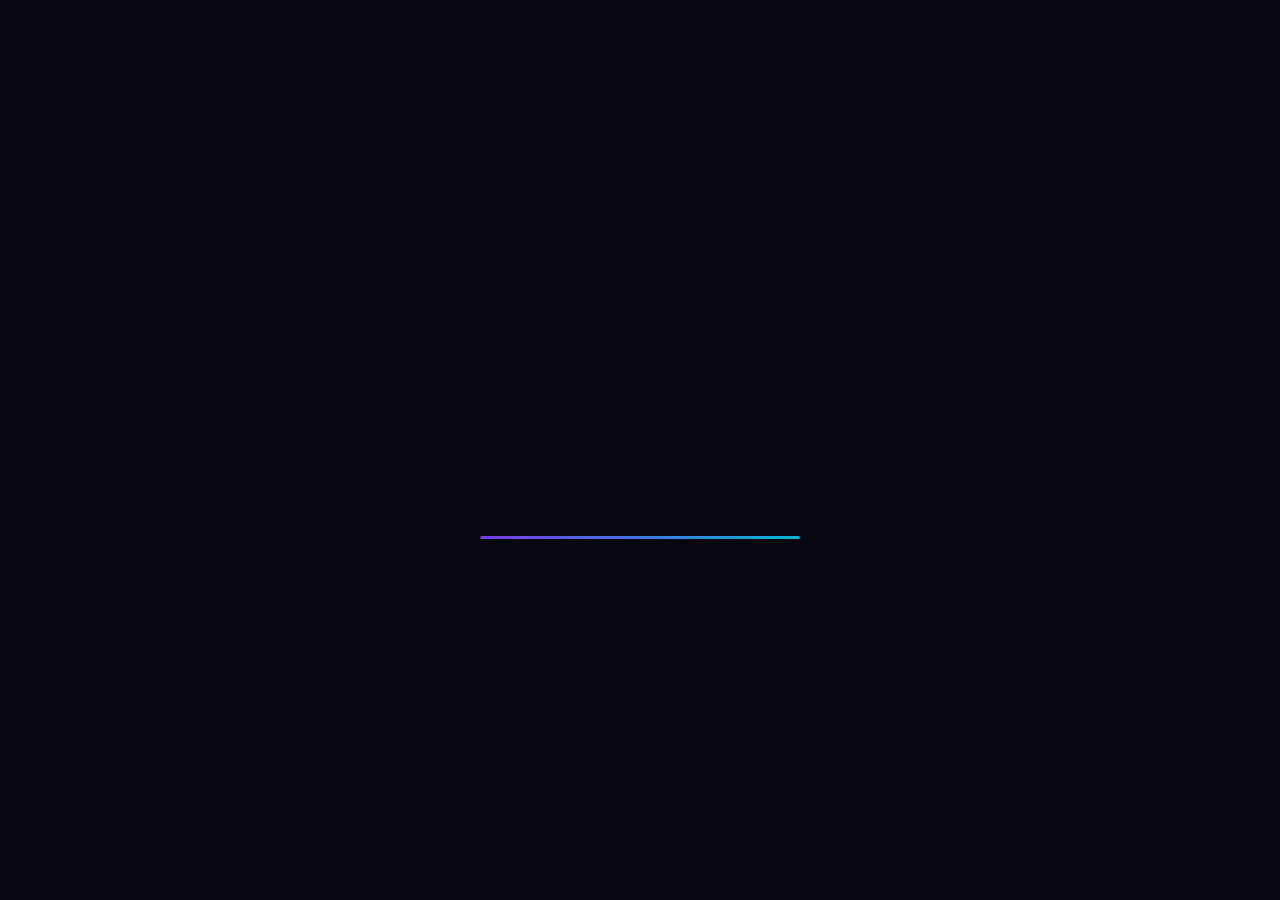
==== index.html @ 6d907d8c "feat: Coding Director - full app with auth, Firebase DB, typing drills, lessons, settings live previ" ====
<!DOCTYPE html>
<html lang="en" data-theme="dark">
<head>
  <meta charset="UTF-8">
  <meta name="viewport" content="width=device-width, initial-scale=1.0">
  <title>Coding Director — Learn, Practice &amp; Type</title>
  <meta name="description" content="Your personal coding learning director. Add lessons, practice code, and build your typing speed.">
  <link rel="preconnect" href="https://fonts.googleapis.com">
  <link rel="preconnect" href="https://fonts.gstatic.com" crossorigin>
  <link href="https://fonts.googleapis.com/css2?family=Inter:wght@300;400;500;600;700;800;900&family=JetBrains+Mono:ital,wght@0,300;0,400;0,500;0,600;0,700;1,400&display=swap" rel="stylesheet">
  <link rel="stylesheet" href="style.css">
  <link rel="stylesheet" href="enhancements.css">
</head>
<body>

  <!-- ===== LOADING SCREEN ===== -->
  <div id="loading-screen" aria-hidden="true">
    <video id="loading-video" autoplay muted playsinline>
      <source src="InShot_20260617_132111460.mp4" type="video/mp4">
    </video>
    <div class="loading-progress">
      <div class="loading-bar"></div>
    </div>
  </div>

  <!-- ================================================================
       AUTH OVERLAY — shown when user is not signed in
       ================================================================ -->
  <div id="auth-overlay" class="auth-overlay" role="dialog" aria-modal="true" aria-label="Sign in to Coding Director">

    <!-- Animated background -->
    <div class="auth-bg" aria-hidden="true">
      <div class="auth-orb auth-orb-1"></div>
      <div class="auth-orb auth-orb-2"></div>
      <div class="auth-orb auth-orb-3"></div>
    </div>

    <!-- Sign-in card -->
    <div class="auth-card">

      <!-- Logo -->
      <div class="auth-logo-wrap">
        <video class="auth-logo-vid" autoplay loop muted playsinline aria-hidden="true">
          <source src="InShot_20260617_132111460.mp4" type="video/mp4">
        </video>
      </div>

      <h1 class="auth-title">Coding Director</h1>
      <p class="auth-sub">Sign in to sync your progress across all your devices</p>

      <!-- File:// protocol warning -->
      <div id="auth-protocol-warn" class="auth-proto-warn" style="display:none">
        <span>⚠</span>
        <span>Open via <strong>localhost</strong> for Google sign-in.
          Run: <code>npx http-server .</code> then open
          <a href="http://localhost:8080" target="_blank">localhost:8080</a></span>
      </div>

      <!-- Google button -->
      <button class="btn-google" id="btn-google">
        <svg class="google-svg" viewBox="0 0 24 24" aria-hidden="true">
          <path fill="#4285F4" d="M22.56 12.25c0-.78-.07-1.53-.2-2.25H12v4.26h5.92c-.26 1.37-1.04 2.53-2.21 3.31v2.77h3.57c2.08-1.92 3.28-4.74 3.28-8.09z"/>
          <path fill="#34A853" d="M12 23c2.97 0 5.46-.98 7.28-2.66l-3.57-2.77c-.98.66-2.23 1.06-3.71 1.06-2.86 0-5.29-1.93-6.16-4.53H2.18v2.84C3.99 20.53 7.7 23 12 23z"/>
          <path fill="#FBBC05" d="M5.84 14.09c-.22-.66-.35-1.36-.35-2.09s.13-1.43.35-2.09V7.07H2.18C1.43 8.55 1 10.22 1 12s.43 3.45 1.18 4.93l2.85-2.22.81-.62z"/>
          <path fill="#EA4335" d="M12 5.38c1.62 0 3.06.56 4.21 1.64l3.15-3.15C17.45 2.09 14.97 1 12 1 7.7 1 3.99 3.47 2.18 7.07l3.66 2.84c.87-2.6 3.3-4.53 6.16-4.53z"/>
        </svg>
        Continue with Google
      </button>

      <!-- Divider -->
      <div class="auth-divider"><span>or continue with email</span></div>

      <!-- Email/Password form -->
      <div class="auth-form">
        <p class="auth-form-heading" id="auth-form-heading">Sign In</p>

        <!-- Name (register only) -->
        <div id="auth-name-wrap" style="display:none">
          <input type="text" id="auth-name" class="auth-input" placeholder="Your name" autocomplete="name">
        </div>

        <input type="email"    id="auth-email" class="auth-input" placeholder="Email address"  autocomplete="email">
        <input type="password" id="auth-pwd"   class="auth-input" placeholder="Password (min 6 chars)" autocomplete="current-password">

        <!-- Error / success message -->
        <div id="auth-msg" class="auth-msg"></div>

        <button class="btn-auth-submit" id="btn-email-submit">Sign In</button>
        <a href="#" class="auth-toggle-link" id="auth-toggle">Don't have an account? Register →</a>
      </div>

      <!-- Guest option -->
      <div class="auth-guest-row">
        <button class="btn-guest" id="btn-guest">⚡ Continue as Guest</button>
        <span class="auth-guest-note">Progress saved locally only</span>
      </div>

    </div><!-- /auth-card -->
  </div><!-- /auth-overlay -->

  <!-- ================================================================
       MAIN APP
       ================================================================ -->
  <div id="app">

    <!-- ===== SIDEBAR ===== -->
    <nav class="sidebar" id="sidebar">
      <div class="sidebar-brand">
        <!-- Logo: user's animation video, looping silently -->
        <div class="brand-icon">
          <video class="brand-logo-vid" autoplay loop muted playsinline>
            <source src="InShot_20260617_132111460.mp4" type="video/mp4">
          </video>
        </div>
        <div class="brand-text">
          <span class="brand-name">Coding</span>
          <span class="brand-sub">Director</span>
        </div>
      </div>

      <ul class="nav-list" id="nav-list">
        <li class="nav-item active" data-page="dashboard" id="nav-dashboard" onclick="navigate('dashboard')">
          <span class="nav-icon">🏠</span>
          <span class="nav-label">Dashboard</span>
        </li>
        <li class="nav-item" data-page="lessons" id="nav-lessons" onclick="navigate('lessons')">
          <span class="nav-icon">📚</span>
          <span class="nav-label">Lessons</span>
        </li>
        <li class="nav-item" data-page="drills" id="nav-drills" onclick="navigate('drills')">
          <span class="nav-icon">⌨️</span>
          <span class="nav-label">Typing Drills</span>
        </li>
        <li class="nav-item" data-page="settings" id="nav-settings" onclick="navigate('settings')">
          <span class="nav-icon">⚙️</span>
          <span class="nav-label">Settings</span>
        </li>
      </ul>

      <div class="sidebar-footer">
        <!-- Streak badge -->
        <div class="streak-badge" id="streak-badge" title="Practice streak">
          <span class="streak-fire">🔥</span>
          <span id="streak-count">0</span>
          <span class="streak-label">day streak</span>
        </div>

        <!-- User profile widget -->
        <div class="sidebar-user-widget" id="sidebar-user-widget">
          <div class="user-avatar-wrap" id="user-avatar-wrap" style="display:none" data-initial="U">
            <img id="user-avatar-img" class="user-avatar-img" src="" alt="User avatar">
          </div>
          <div class="user-info-col">
            <span class="user-display-name" id="user-display-name">Guest</span>
            <span class="user-status" id="user-status-text">💾 Local mode</span>
          </div>
          <div class="user-widget-actions">
            <div class="sync-dot" id="sync-dot" title="Sync status"></div>
            <button class="user-sign-in-btn" id="sidebar-sign-in-btn" style="display:none" title="Sign in">
              🔑 Sign&nbsp;in
            </button>
            <button class="user-sign-out-btn" id="sidebar-sign-out-btn" style="display:none" title="Sign out">
              ↩
            </button>
          </div>
        </div>
        <!-- Cloud sync status toast -->
        <div class="sidebar-sync-status" id="sidebar-sync-status"></div>
      </div>
    </nav>

    <!-- ===== MAIN CONTENT ===== -->
    <main class="main-content" id="main-content">
      <div class="page"        id="page-dashboard"></div>
      <div class="page hidden" id="page-lessons"></div>
      <div class="page hidden" id="page-drills"></div>
      <div class="page hidden" id="page-settings"></div>
      <div class="page hidden" id="page-practice" style="padding:0; min-height:100vh;"></div>
    </main>

  </div>

  <!-- ===== ADD / EDIT LESSON MODAL ===== -->
  <div class="modal-overlay hidden" id="lesson-modal" onclick="modalBgClick(event, 'lesson-modal')">
    <div class="modal" onclick="event.stopPropagation()">
      <div class="modal-header">
        <h2 id="modal-title">Add Lesson</h2>
        <button class="modal-close" id="lesson-modal-close" onclick="closeModal()" title="Close">✕</button>
      </div>
      <div class="modal-body">
        <input type="hidden" id="lesson-id">
        <div class="form-group">
          <label for="lesson-title">Lesson Title</label>
          <input type="text" id="lesson-title" placeholder="e.g. Python List Comprehensions" autocomplete="off">
        </div>
        <div class="form-group">
          <label for="lesson-language">Language</label>
          <select id="lesson-language">
            <option value="python">🐍 Python</option>
            <option value="javascript">🟨 JavaScript</option>
            <option value="typescript">🔷 TypeScript</option>
            <option value="html">🌐 HTML</option>
            <option value="css">🎨 CSS</option>
            <option value="sql">🗄️ SQL</option>
            <option value="bash">🖥️ Bash / Shell</option>
            <option value="java">☕ Java</option>
            <option value="cpp">⚙️ C++</option>
            <option value="rust">🦀 Rust</option>
            <option value="go">🐹 Go</option>
            <option value="other">📄 Other</option>
          </select>
        </div>
        <div class="form-group">
          <label for="lesson-description">Description</label>
          <textarea id="lesson-description" placeholder="What does this lesson cover?"></textarea>
        </div>
        <div class="form-group">
          <label for="lesson-code">Code to Practice</label>
          <textarea id="lesson-code" class="code-input" placeholder="Paste or type the code snippet here..." spellcheck="false" autocorrect="off" autocapitalize="off"></textarea>
        </div>
      </div>
      <div class="modal-footer">
        <button class="btn-secondary" id="lesson-cancel-btn" onclick="closeModal()">Cancel</button>
        <button class="btn-primary" id="lesson-save-btn" onclick="saveLesson()">💾 Save Lesson</button>
      </div>
    </div>
  </div>

  <!-- ===== RESULTS MODAL ===== -->
  <div class="modal-overlay hidden" id="results-modal">
    <div class="modal results-modal" id="results-modal-content"></div>
  </div>

  <!-- ===== CONFIRM MODAL ===== -->
  <div class="modal-overlay hidden" id="confirm-modal" onclick="modalBgClick(event, 'confirm-modal')">
    <div class="modal" style="max-width:360px" onclick="event.stopPropagation()">
      <div class="modal-header">
        <h2 id="confirm-title">Confirm Delete</h2>
        <button class="modal-close" id="confirm-close-btn" onclick="closeConfirm()">✕</button>
      </div>
      <div class="modal-body">
        <p id="confirm-message" style="color:var(--text-secondary);font-size:14px;line-height:1.6;"></p>
      </div>
      <div class="modal-footer">
        <button class="btn-secondary" id="confirm-cancel-btn" onclick="closeConfirm()">Cancel</button>
        <button class="btn-danger"    id="confirm-ok-btn"     onclick="doConfirmAction()">Delete</button>
      </div>
    </div>
  </div>

  <!-- ================================================================
       SCRIPTS — Firebase first, then config, then app, then db
       ================================================================ -->
  <!-- Firebase SDKs (compat v9 — works without ES modules) -->
  <script src="https://www.gstatic.com/firebasejs/9.23.0/firebase-app-compat.js"></script>
  <script src="https://www.gstatic.com/firebasejs/9.23.0/firebase-auth-compat.js"></script>
  <script src="https://www.gstatic.com/firebasejs/9.23.0/firebase-firestore-compat.js"></script>

  <!-- Your Firebase project credentials (edit this file to connect) -->
  <script src="firebase-config.js"></script>

  <!-- App core -->
  <script src="app.js"></script>

  <!-- Animations / widgets -->
  <script src="enhancements.js"></script>

  <!-- Auth + Database -->
  <script src="db.js"></script>

</body>
</html>
---- style.css ----
/* =============================================
   CODING DIRECTOR — Complete Design System
   ============================================= */

:root {
  --bg-base: #0d1117;
  --bg-surface: #161b22;
  --bg-elevated: #21262d;
  --bg-input: #1a2234;
  --accent-primary: #7c3aed;
  --accent-primary-glow: rgba(124, 58, 237, 0.25);
  --accent-secondary: #06b6d4;
  --accent-secondary-glow: rgba(6, 182, 212, 0.25);
  --accent-green: #10b981;
  --accent-red: #ef4444;
  --accent-amber: #f59e0b;
  --text-primary: #f1f5f9;
  --text-secondary: #94a3b8;
  --text-muted: #475569;
  --border: #30363d;
  --radius-sm: 6px;
  --radius-md: 10px;
  --radius-lg: 16px;
  --radius-xl: 24px;
  --shadow-sm: 0 2px 8px rgba(0,0,0,0.3);
  --shadow-md: 0 4px 24px rgba(0,0,0,0.45);
  --shadow-lg: 0 8px 48px rgba(0,0,0,0.6);
  --sidebar-width: 240px;
  --transition: 0.2s cubic-bezier(0.4, 0, 0.2, 1);
  --font-ui: 'Inter', -apple-system, BlinkMacSystemFont, sans-serif;
  --font-code: 'JetBrains Mono', 'Fira Code', 'Cascadia Code', monospace;
  --font-size-code: 14px;
}

[data-theme="light"] {
  --bg-base: #f8fafc;
  --bg-surface: #ffffff;
  --bg-elevated: #f1f5f9;
  --bg-input: #f8fafc;
  --text-primary: #0f172a;
  --text-secondary: #475569;
  --text-muted: #94a3b8;
  --border: #e2e8f0;
  --shadow-sm: 0 2px 8px rgba(0,0,0,0.08);
  --shadow-md: 0 4px 24px rgba(0,0,0,0.1);
  --shadow-lg: 0 8px 48px rgba(0,0,0,0.15);
}

/* ===== RESET ===== */
*, *::before, *::after { margin: 0; padding: 0; box-sizing: border-box; }
html { font-size: 16px; scroll-behavior: smooth; }
body {
  font-family: var(--font-ui);
  background: var(--bg-base);
  color: var(--text-primary);
  height: 100vh;
  overflow: hidden;
  line-height: 1.6;
}

::-webkit-scrollbar { width: 5px; height: 5px; }
::-webkit-scrollbar-track { background: transparent; }
::-webkit-scrollbar-thumb { background: var(--border); border-radius: 99px; }
::-webkit-scrollbar-thumb:hover { background: var(--accent-primary); }

/* ===== LAYOUT ===== */
#app { display: flex; height: 100vh; }

/* ===== SIDEBAR ===== */
.sidebar {
  width: var(--sidebar-width);
  height: 100vh;
  background: var(--bg-surface);
  border-right: 1px solid var(--border);
  display: flex; flex-direction: column;
  flex-shrink: 0; z-index: 10;
  transition: width var(--transition);
}

.sidebar-brand {
  display: flex; align-items: center; gap: 12px;
  padding: 22px 20px; border-bottom: 1px solid var(--border);
}

.brand-icon {
  width: 40px; height: 40px;
  background: linear-gradient(135deg, #7c3aed 0%, #06b6d4 100%);
  border-radius: var(--radius-md);
  display: flex; align-items: center; justify-content: center;
  font-size: 20px; flex-shrink: 0;
  box-shadow: 0 0 24px rgba(124, 58, 237, 0.5);
}

.brand-text { display: flex; flex-direction: column; line-height: 1.2; overflow: hidden; }
.brand-name { font-size: 15px; font-weight: 700; white-space: nowrap; }
.brand-sub {
  font-size: 10px; font-weight: 700; color: var(--accent-primary);
  letter-spacing: 0.12em; text-transform: uppercase; white-space: nowrap;
}

.nav-list { list-style: none; padding: 10px 8px; flex: 1; display: flex; flex-direction: column; gap: 2px; }

.nav-item {
  display: flex; align-items: center; gap: 12px;
  padding: 10px 12px; border-radius: var(--radius-md);
  cursor: pointer; transition: all var(--transition);
  color: var(--text-secondary); user-select: none; position: relative;
  border: 1px solid transparent;
}
.nav-item:hover { background: var(--bg-elevated); color: var(--text-primary); }
.nav-item.active {
  background: linear-gradient(135deg, rgba(124,58,237,0.15), rgba(6,182,212,0.08));
  color: var(--text-primary);
  border-color: rgba(124, 58, 237, 0.25);
}
.nav-item.active::before {
  content: ''; position: absolute; left: -1px; top: 50%;
  transform: translateY(-50%); width: 3px; height: 55%;
  background: linear-gradient(to bottom, #7c3aed, #06b6d4);
  border-radius: 0 4px 4px 0;
}

.nav-icon { font-size: 18px; width: 22px; text-align: center; flex-shrink: 0; }
.nav-label { font-size: 14px; font-weight: 500; white-space: nowrap; overflow: hidden; }

.sidebar-footer { padding: 14px; border-top: 1px solid var(--border); }
.streak-badge {
  display: flex; align-items: center; gap: 8px; padding: 10px 13px;
  background: linear-gradient(135deg, rgba(245,158,11,0.1), rgba(239,68,68,0.08));
  border: 1px solid rgba(245, 158, 11, 0.22); border-radius: var(--radius-md);
}
.streak-fire { font-size: 18px; flex-shrink: 0; }
#streak-count { font-size: 20px; font-weight: 800; color: var(--accent-amber); font-family: var(--font-code); }
.streak-label { font-size: 12px; color: var(--text-secondary); white-space: nowrap; }

/* ===== MAIN CONTENT ===== */
.main-content { flex: 1; overflow-y: auto; overflow-x: hidden; position: relative; }
.page { padding: 32px; min-height: 100%; animation: pageIn 0.28s ease; }
.page.hidden { display: none !important; }
@keyframes pageIn { from { opacity: 0; transform: translateY(10px); } to { opacity: 1; transform: translateY(0); } }

.page-title {
  font-size: 27px; font-weight: 800; letter-spacing: -0.03em;
  background: linear-gradient(135deg, var(--text-primary) 40%, var(--text-secondary));
  -webkit-background-clip: text; -webkit-text-fill-color: transparent; background-clip: text;
  margin-bottom: 4px;
}
.page-subtitle { font-size: 14px; color: var(--text-secondary); margin-bottom: 28px; }

/* ===== DASHBOARD STATS ===== */
.stats-grid { display: grid; grid-template-columns: repeat(auto-fit, minmax(175px, 1fr)); gap: 14px; margin-bottom: 28px; }

.stat-card {
  background: var(--bg-surface); border: 1px solid var(--border);
  border-radius: var(--radius-lg); padding: 20px; position: relative; overflow: hidden;
  transition: all var(--transition);
}
.stat-card:hover { border-color: var(--accent-primary); transform: translateY(-2px); box-shadow: var(--shadow-md); }
.stat-card::before {
  content: ''; position: absolute; top: 0; left: 0; right: 0; height: 2px;
  background: var(--card-top, linear-gradient(90deg, #7c3aed, #06b6d4));
}
.stat-icon { font-size: 26px; margin-bottom: 10px; display: block; }
.stat-value { font-size: 30px; font-weight: 800; font-family: var(--font-code); letter-spacing: -0.02em; line-height: 1; margin-bottom: 4px; }
.stat-label { font-size: 11px; font-weight: 600; color: var(--text-secondary); text-transform: uppercase; letter-spacing: 0.07em; }

/* ===== QUICK ACTIONS ===== */
.quick-actions { display: grid; grid-template-columns: repeat(auto-fill, minmax(200px, 1fr)); gap: 12px; margin-bottom: 28px; }
.quick-action-card {
  display: flex; align-items: center; gap: 14px; padding: 15px 18px;
  background: var(--bg-surface); border: 1px solid var(--border);
  border-radius: var(--radius-lg); cursor: pointer; transition: all var(--transition);
}
.quick-action-card:hover { border-color: var(--accent-primary); transform: translateY(-2px); box-shadow: var(--shadow-md); }
.quick-action-icon {
  width: 42px; height: 42px; border-radius: var(--radius-md);
  display: flex; align-items: center; justify-content: center; font-size: 20px; flex-shrink: 0;
}
.quick-action-title { font-size: 14px; font-weight: 600; }
.quick-action-sub { font-size: 12px; color: var(--text-secondary); margin-top: 1px; }

/* ===== SECTION HEADERS ===== */
.section-header { display: flex; align-items: center; justify-content: space-between; margin-bottom: 14px; }
.section-title { font-size: 16px; font-weight: 700; display: flex; align-items: center; gap: 8px; }

/* ===== ACTIVITY LIST ===== */
.activity-list { background: var(--bg-surface); border: 1px solid var(--border); border-radius: var(--radius-lg); overflow: hidden; }
.activity-row {
  display: flex; align-items: center; gap: 12px; padding: 13px 20px;
  border-bottom: 1px solid var(--border); transition: background var(--transition);
}
.activity-row:last-child { border-bottom: none; }
.activity-row:hover { background: var(--bg-elevated); }
.activity-icon {
  width: 34px; height: 34px; border-radius: var(--radius-sm);
  display: flex; align-items: center; justify-content: center; font-size: 15px; flex-shrink: 0;
}
.activity-info { flex: 1; min-width: 0; }
.activity-title { font-size: 14px; font-weight: 500; white-space: nowrap; overflow: hidden; text-overflow: ellipsis; }
.activity-meta { font-size: 12px; color: var(--text-secondary); }
.activity-stats { display: flex; gap: 20px; flex-shrink: 0; }
.activity-stat { text-align: right; }
.activity-stat-val { font-size: 14px; font-weight: 700; font-family: var(--font-code); }
.activity-stat-lbl { font-size: 11px; color: var(--text-secondary); }

/* ===== EMPTY STATE ===== */
.empty-state { text-align: center; padding: 56px 20px; color: var(--text-secondary); }
.empty-state-icon { font-size: 48px; margin-bottom: 14px; display: block; }
.empty-state-title { font-size: 18px; font-weight: 600; color: var(--text-primary); margin-bottom: 8px; }
.empty-state-desc { font-size: 14px; margin-bottom: 20px; line-height: 1.6; }

/* ===== BUTTONS ===== */
.btn-primary {
  padding: 10px 20px; border-radius: var(--radius-md); border: none;
  background: linear-gradient(135deg, #7c3aed, #6d28d9); color: white;
  font-size: 14px; font-weight: 600; font-family: var(--font-ui); cursor: pointer;
  transition: all var(--transition); display: inline-flex; align-items: center; gap: 8px;
  box-shadow: 0 4px 16px rgba(124, 58, 237, 0.35);
}
.btn-primary:hover { transform: translateY(-1px); box-shadow: 0 6px 22px rgba(124, 58, 237, 0.48); }
.btn-primary:active { transform: translateY(0); }

.btn-secondary {
  padding: 10px 20px; border-radius: var(--radius-md);
  border: 1px solid var(--border); background: transparent; color: var(--text-primary);
  font-size: 14px; font-weight: 500; font-family: var(--font-ui); cursor: pointer;
  transition: all var(--transition); display: inline-flex; align-items: center; gap: 8px;
}
.btn-secondary:hover { background: var(--bg-elevated); border-color: var(--accent-primary); }

.btn-danger {
  padding: 10px 20px; border-radius: var(--radius-md);
  border: 1px solid rgba(239,68,68,0.35); background: rgba(239,68,68,0.1); color: var(--accent-red);
  font-size: 14px; font-weight: 600; font-family: var(--font-ui); cursor: pointer;
  transition: all var(--transition); display: inline-flex; align-items: center; gap: 8px;
}
.btn-danger:hover { background: rgba(239,68,68,0.2); }

.btn-success {
  padding: 10px 20px; border-radius: var(--radius-md); border: none;
  background: linear-gradient(135deg, #10b981, #059669); color: white;
  font-size: 14px; font-weight: 600; font-family: var(--font-ui); cursor: pointer;
  transition: all var(--transition); display: inline-flex; align-items: center; gap: 8px;
  box-shadow: 0 4px 16px rgba(16, 185, 129, 0.3);
}
.btn-success:hover { transform: translateY(-1px); }

.btn-cyan {
  padding: 10px 20px; border-radius: var(--radius-md); border: none;
  background: linear-gradient(135deg, #06b6d4, #0891b2); color: white;
  font-size: 14px; font-weight: 600; font-family: var(--font-ui); cursor: pointer;
  transition: all var(--transition); display: inline-flex; align-items: center; gap: 8px;
  box-shadow: 0 4px 16px rgba(6, 182, 212, 0.3);
}
.btn-cyan:hover { transform: translateY(-1px); }

.btn-icon {
  width: 30px; height: 30px; border-radius: var(--radius-sm);
  border: 1px solid var(--border); background: transparent; color: var(--text-secondary);
  display: flex; align-items: center; justify-content: center;
  cursor: pointer; font-size: 14px; transition: all var(--transition);
}
.btn-icon:hover { background: var(--bg-elevated); color: var(--text-primary); }
.btn-icon.danger:hover { border-color: var(--accent-red); color: var(--accent-red); background: rgba(239,68,68,0.1); }

.btn-lg { padding: 13px 28px !important; font-size: 16px !important; }

/* ===== FORMS ===== */
.form-group { margin-bottom: 16px; }
.form-group label {
  display: block; font-size: 11px; font-weight: 700; color: var(--text-secondary);
  margin-bottom: 6px; text-transform: uppercase; letter-spacing: 0.08em;
}
.form-group input,
.form-group select,
.form-group textarea {
  width: 100%; padding: 10px 12px; background: var(--bg-input);
  border: 1px solid var(--border); border-radius: var(--radius-md);
  color: var(--text-primary); font-size: 14px; font-family: var(--font-ui);
  outline: none; transition: all var(--transition); resize: vertical;
}
.form-group input:focus,
.form-group select:focus,
.form-group textarea:focus {
  border-color: var(--accent-primary);
  box-shadow: 0 0 0 3px rgba(124, 58, 237, 0.15);
}
.form-group select option { background: var(--bg-surface); }
.form-group .code-input {
  font-family: var(--font-code); font-size: 13px;
  min-height: 180px; white-space: pre; overflow: auto;
  tab-size: 4; line-height: 1.7;
}
.form-group textarea:not(.code-input) { min-height: 80px; }

/* ===== MODAL ===== */
.modal-overlay {
  position: fixed; inset: 0; background: rgba(0,0,0,0.72);
  backdrop-filter: blur(8px); z-index: 100;
  display: flex; align-items: center; justify-content: center; padding: 20px;
  animation: overlayIn 0.18s ease;
}
.modal-overlay.hidden { display: none !important; }
@keyframes overlayIn { from { opacity: 0; } to { opacity: 1; } }

.modal {
  background: var(--bg-surface); border: 1px solid var(--border);
  border-radius: var(--radius-xl); width: 100%; max-width: 560px;
  max-height: 90vh; overflow-y: auto;
  animation: modalIn 0.25s cubic-bezier(0.34, 1.56, 0.64, 1);
  box-shadow: var(--shadow-lg);
}
@keyframes modalIn {
  from { opacity: 0; transform: scale(0.92) translateY(24px); }
  to   { opacity: 1; transform: scale(1)    translateY(0); }
}

.modal-header {
  display: flex; align-items: center; justify-content: space-between;
  padding: 20px 24px; border-bottom: 1px solid var(--border);
}
.modal-header h2 { font-size: 18px; font-weight: 700; }
.modal-close {
  width: 32px; height: 32px; border-radius: var(--radius-sm);
  border: 1px solid var(--border); background: transparent; color: var(--text-secondary);
  cursor: pointer; font-size: 14px; display: flex; align-items: center; justify-content: center;
  transition: all var(--transition);
}
.modal-close:hover { background: var(--bg-elevated); color: var(--text-primary); }
.modal-body { padding: 24px; }
.modal-footer {
  display: flex; align-items: center; justify-content: flex-end;
  gap: 10px; padding: 16px 24px; border-top: 1px solid var(--border);
}

/* ===== LESSON CARDS ===== */
.lessons-header { display: flex; align-items: center; justify-content: space-between; margin-bottom: 18px; }
.lesson-filters { display: flex; gap: 8px; flex-wrap: wrap; margin-bottom: 22px; }
.filter-btn {
  padding: 5px 14px; border-radius: 99px; border: 1px solid var(--border);
  background: transparent; color: var(--text-secondary);
  font-size: 13px; font-family: var(--font-ui); cursor: pointer; transition: all var(--transition);
}
.filter-btn:hover { border-color: var(--accent-primary); color: var(--text-primary); }
.filter-btn.active { background: var(--accent-primary); border-color: var(--accent-primary); color: white; }

.lessons-grid { display: grid; grid-template-columns: repeat(auto-fill, minmax(295px, 1fr)); gap: 14px; }

.lesson-card {
  background: var(--bg-surface); border: 1px solid var(--border);
  border-radius: var(--radius-lg); overflow: hidden;
  transition: all var(--transition); position: relative;
}
.lesson-card:hover { border-color: var(--accent-primary); transform: translateY(-3px); box-shadow: var(--shadow-md); }

.lesson-card-header { padding: 15px 15px 10px; display: flex; align-items: flex-start; gap: 10px; }
.lang-badge {
  padding: 3px 8px; border-radius: var(--radius-sm);
  font-size: 10px; font-weight: 700; font-family: var(--font-code);
  letter-spacing: 0.06em; text-transform: uppercase; flex-shrink: 0; white-space: nowrap;
}
.lesson-card-title { font-size: 14px; font-weight: 600; line-height: 1.3; }
.lesson-card-desc { font-size: 13px; color: var(--text-secondary); padding: 0 15px 10px; line-height: 1.5; }

.lesson-code-preview {
  margin: 0 15px 12px;
  background: var(--bg-base); border: 1px solid var(--border); border-radius: var(--radius-sm);
  padding: 10px 12px; font-family: var(--font-code); font-size: 11.5px;
  color: var(--text-secondary); max-height: 70px; overflow: hidden; white-space: pre; line-height: 1.6;
  position: relative;
}
.lesson-code-preview::after {
  content: ''; position: absolute; bottom: 0; left: 0; right: 0; height: 28px;
  background: linear-gradient(transparent, var(--bg-base));
}

.lesson-card-footer {
  padding: 11px 15px; border-top: 1px solid var(--border);
  display: flex; align-items: center; justify-content: space-between;
}
.lesson-mini-stats { display: flex; gap: 12px; }
.lesson-mini-stat { font-size: 12px; color: var(--text-secondary); display: flex; align-items: center; gap: 3px; }
.lesson-mini-stat strong { color: var(--text-primary); font-family: var(--font-code); font-size: 13px; }
.lesson-card-actions { display: flex; gap: 5px; }

.starter-badge {
  display: inline-flex;
  padding: 2px 7px; border-radius: 99px; font-size: 9px; font-weight: 800;
  background: rgba(124,58,237,0.15); color: var(--accent-primary);
  border: 1px solid rgba(124,58,237,0.3); letter-spacing: 0.08em; text-transform: uppercase;
  white-space: nowrap; align-self: flex-start;
}

/* Title+badge column inside lesson card header */
.lesson-title-col { flex: 1; min-width: 0; display: flex; flex-direction: column; gap: 4px; }
.lesson-title-col .lesson-card-title { word-break: break-word; }

.practice-btn {
  width: 100%; padding: 10px; margin: 0 15px 14px;
  width: calc(100% - 30px); border-radius: var(--radius-md); border: none;
  background: linear-gradient(135deg, rgba(124,58,237,0.15), rgba(6,182,212,0.1));
  border: 1px solid rgba(124,58,237,0.25); color: var(--accent-primary);
  font-size: 13px; font-weight: 600; font-family: var(--font-ui);
  cursor: pointer; transition: all var(--transition);
  display: flex; align-items: center; justify-content: center; gap: 6px;
}
.practice-btn:hover { background: linear-gradient(135deg, rgba(124,58,237,0.25), rgba(6,182,212,0.15)); }

/* ===== PRACTICE SESSION ===== */
.practice-page { display: flex; flex-direction: column; height: 100vh; overflow: hidden; }

.practice-topbar {
  display: flex; align-items: center; justify-content: space-between;
  padding: 13px 22px; background: var(--bg-surface); border-bottom: 1px solid var(--border);
  flex-shrink: 0;
}
.practice-topbar-left { display: flex; align-items: center; gap: 14px; }
.lesson-name-label { font-size: 15px; font-weight: 600; white-space: nowrap; overflow: hidden; text-overflow: ellipsis; max-width: 300px; }

.practice-live-stats { display: flex; align-items: center; gap: 28px; }
.live-stat { text-align: center; }
.live-stat-val { font-size: 22px; font-weight: 800; font-family: var(--font-code); line-height: 1; display: block; }
.live-stat-lbl { font-size: 10px; color: var(--text-secondary); text-transform: uppercase; letter-spacing: 0.08em; }
.live-stat.wpm .live-stat-val { color: var(--accent-secondary); }
.live-stat.acc .live-stat-val { color: var(--accent-green); }
.live-stat.time .live-stat-val { color: var(--accent-amber); }

.progress-bar-wrap { height: 3px; background: var(--bg-elevated); flex-shrink: 0; }
.progress-bar-fill {
  height: 100%;
  background: linear-gradient(90deg, #7c3aed, #06b6d4);
  transition: width 0.25s ease;
}

.practice-body {
  flex: 1; display: flex; flex-direction: column;
  padding: 18px 22px 14px; gap: 14px; overflow: hidden;
}

.code-target-wrap {
  flex: 1; background: var(--bg-surface); border: 1px solid var(--border);
  border-radius: var(--radius-lg); overflow: auto; display: flex; flex-direction: column;
}
.code-target-label {
  padding: 8px 16px; border-bottom: 1px solid var(--border);
  font-size: 10px; font-weight: 700; color: var(--text-muted);
  text-transform: uppercase; letter-spacing: 0.1em;
  position: sticky; top: 0; background: var(--bg-surface); z-index: 1;
}

#code-display {
  font-family: var(--font-code); font-size: var(--font-size-code);
  padding: 14px 18px; white-space: pre; line-height: 1.9; tab-size: 4; flex: 1;
}

.char { display: inline; }
.char-correct { color: var(--accent-green); }
.char-incorrect { color: #fff; background: var(--accent-red); border-radius: 2px; }
.char-cursor { position: relative; }
.char-cursor::before {
  content: ''; position: absolute; left: -1px; top: 2px; bottom: 2px; width: 2px;
  background: var(--accent-primary); border-radius: 1px;
  animation: cursorBlink 1s ease-in-out infinite;
}
@keyframes cursorBlink { 0%, 100% { opacity: 1; } 50% { opacity: 0; } }

.typing-area {
  flex-shrink: 0; position: relative;
  border-radius: var(--radius-lg);
  display: flex; align-items: center; justify-content: center;
  min-height: 62px; overflow: hidden;
  cursor: pointer;
  /* ===== PRIMARY BUTTON STATE (before user clicks) ===== */
  background: linear-gradient(135deg, #7c3aed 0%, #6d28d9 55%, #5b21b6 100%);
  border: 2px solid transparent;
  box-shadow: 0 4px 24px rgba(124,58,237,0.5), 0 0 0 0 rgba(124,58,237,0);
  animation: typingBtnPulse 2.6s ease-in-out infinite;
  transition: transform 0.15s ease, box-shadow 0.15s ease, background 0.3s ease, border 0.3s ease;
}
/* Ripple on click */
.typing-area::after {
  content: ''; position: absolute; inset: 0;
  background: rgba(255,255,255,0); border-radius: inherit;
  transition: background 0.18s ease;
}
.typing-area:active:not(.focused)::after { background: rgba(255,255,255,0.1); }

.typing-area:hover:not(.focused) {
  transform: translateY(-2px);
  box-shadow: 0 8px 36px rgba(124,58,237,0.65), 0 0 0 6px rgba(124,58,237,0.08);
  animation-play-state: paused;
}

/* ===== FOCUSED (active typing) STATE ===== */
.typing-area.focused {
  background: var(--bg-surface);
  border: 2px solid var(--accent-primary);
  box-shadow: 0 0 0 4px rgba(124,58,237,0.18);
  animation: none;
  cursor: text;
  transform: none;
}

@keyframes typingBtnPulse {
  0%, 100% {
    box-shadow: 0 4px 24px rgba(124,58,237,0.45), 0 0 0 0 rgba(124,58,237,0.25);
    transform: translateY(0);
  }
  50% {
    box-shadow: 0 6px 32px rgba(124,58,237,0.62), 0 0 0 7px rgba(124,58,237,0.04);
    transform: translateY(-1px);
  }
}

.typing-area-hint {
  display: flex; align-items: center; gap: 10px;
  color: rgba(255,255,255,0.93);
  font-size: 15px; font-weight: 600;
  pointer-events: none; user-select: none;
  position: relative; z-index: 1;
  letter-spacing: 0.01em;
  text-shadow: 0 1px 4px rgba(0,0,0,0.3);
}
.typing-area.focused .typing-area-hint { display: none; }

/* Bouncing play arrow */
.play-arrow {
  display: inline-flex; font-size: 16px;
  animation: playArrowBounce 1.5s ease-in-out infinite;
}
@keyframes playArrowBounce {
  0%, 100% { transform: translateX(0); }
  50%       { transform: translateX(5px); opacity: 0.85; }
}


#typing-input {
  /* Visually invisible but fully focusable — opacity:0 can block focus in some browsers */
  position: absolute;
  inset: 0;
  width: 100%;
  height: 100%;
  color: transparent;
  background: transparent;
  caret-color: transparent;
  border: none;
  outline: none;
  resize: none;
  cursor: text;
  z-index: 2;
  font-family: var(--font-code);
}

.practice-footer { display: flex; justify-content: center; gap: 12px; flex-shrink: 0; padding-bottom: 4px; }

/* ===== DRILLS PAGE ===== */
.drills-tabs {
  display: flex; gap: 4px; background: var(--bg-surface);
  border: 1px solid var(--border); border-radius: var(--radius-md);
  padding: 4px; width: fit-content; margin-bottom: 22px;
}
.drill-tab {
  padding: 8px 20px; border-radius: var(--radius-sm); border: none;
  background: transparent; color: var(--text-secondary);
  font-size: 14px; font-weight: 500; font-family: var(--font-ui);
  cursor: pointer; transition: all var(--transition);
}
.drill-tab.active { background: var(--accent-primary); color: white; }

.drills-grid { display: grid; grid-template-columns: repeat(auto-fill, minmax(270px, 1fr)); gap: 14px; }
.drill-card {
  background: var(--bg-surface); border: 1px solid var(--border);
  border-radius: var(--radius-lg); padding: 20px;
  transition: all var(--transition); cursor: pointer;
}
.drill-card:hover { border-color: var(--accent-secondary); transform: translateY(-2px); box-shadow: var(--shadow-md); }
.drill-card-icon { font-size: 30px; margin-bottom: 10px; display: block; }
.drill-card-title { font-size: 15px; font-weight: 600; margin-bottom: 4px; }
.drill-card-desc { font-size: 13px; color: var(--text-secondary); line-height: 1.5; margin-bottom: 12px; }
.drill-meta { display: flex; align-items: center; gap: 8px; }
.drill-diff {
  padding: 3px 9px; border-radius: 99px; font-size: 10px; font-weight: 700;
  text-transform: uppercase; letter-spacing: 0.06em;
}
.diff-easy { background: rgba(16,185,129,0.12); color: var(--accent-green); }
.diff-medium { background: rgba(245,158,11,0.12); color: var(--accent-amber); }
.diff-hard { background: rgba(239,68,68,0.12); color: var(--accent-red); }
.drill-lang-tag { font-size: 11px; color: var(--text-muted); font-family: var(--font-code); }

.random-controls {
  background: var(--bg-surface); border: 1px solid var(--border);
  border-radius: var(--radius-lg); padding: 22px; margin-bottom: 20px;
}
.random-controls h3 { font-size: 16px; font-weight: 700; margin-bottom: 18px; display: flex; align-items: center; gap: 8px; }
.control-row { display: flex; align-items: center; gap: 12px; margin-bottom: 14px; flex-wrap: wrap; }
.control-label { font-size: 12px; font-weight: 700; color: var(--text-secondary); text-transform: uppercase; letter-spacing: 0.06em; min-width: 80px; }
.pill-opts { display: flex; gap: 7px; flex-wrap: wrap; }
.pill-btn {
  padding: 5px 13px; border-radius: 99px; border: 1px solid var(--border);
  background: transparent; color: var(--text-secondary);
  font-size: 12px; font-family: var(--font-ui); cursor: pointer; transition: all var(--transition);
}
.pill-btn.selected { border-color: var(--accent-secondary); color: var(--accent-secondary); background: rgba(6,182,212,0.1); }

.random-preview {
  background: var(--bg-base); border: 1px solid var(--border); border-radius: var(--radius-md);
  padding: 14px 16px; font-family: var(--font-code); font-size: 13px;
  color: var(--text-secondary); white-space: pre; overflow: auto;
  min-height: 90px; margin: 14px 0; line-height: 1.7;
}
.random-preview-label { font-size: 11px; font-weight: 700; color: var(--text-muted); text-transform: uppercase; letter-spacing: 0.08em; margin-bottom: 6px; }
.random-controls-footer { display: flex; gap: 10px; }

/* ===== RESULTS MODAL ===== */
.results-modal { max-width: 440px !important; }
.results-top { padding: 30px 24px 18px; text-align: center; }
.results-emoji { font-size: 54px; display: block; margin-bottom: 10px; }
.results-title { font-size: 23px; font-weight: 800; margin-bottom: 4px; }
.results-subtitle { font-size: 14px; color: var(--text-secondary); }
.results-stats-grid {
  display: grid; grid-template-columns: repeat(3, 1fr);
  margin: 0 24px; background: var(--border); gap: 1px;
  border-radius: var(--radius-md); overflow: hidden;
}
.result-stat { background: var(--bg-surface); padding: 18px 10px; text-align: center; }
.result-stat-val { font-size: 26px; font-weight: 800; font-family: var(--font-code); line-height: 1; display: block; margin-bottom: 4px; }
.result-stat-lbl { font-size: 10px; color: var(--text-secondary); text-transform: uppercase; letter-spacing: 0.07em; }
.results-badges { padding: 14px 24px; display: flex; justify-content: center; gap: 8px; flex-wrap: wrap; }
.badge {
  padding: 5px 11px; border-radius: 99px; font-size: 12px; font-weight: 600;
  display: inline-flex; align-items: center; gap: 5px;
}
.badge-gold { background: rgba(245,158,11,0.12); color: var(--accent-amber); border: 1px solid rgba(245,158,11,0.3); }
.badge-green { background: rgba(16,185,129,0.12); color: var(--accent-green); border: 1px solid rgba(16,185,129,0.3); }
.badge-blue { background: rgba(6,182,212,0.12); color: var(--accent-secondary); border: 1px solid rgba(6,182,212,0.3); }
.results-actions { display: flex; gap: 10px; justify-content: center; padding: 10px 24px 24px; }

/* ===== SETTINGS ===== */
.settings-sections { max-width: 600px; display: flex; flex-direction: column; gap: 18px; }
.settings-section { background: var(--bg-surface); border: 1px solid var(--border); border-radius: var(--radius-lg); overflow: hidden; }
.settings-section-title {
  padding: 13px 20px; border-bottom: 1px solid var(--border);
  font-size: 11px; font-weight: 700; color: var(--text-secondary);
  display: flex; align-items: center; gap: 8px; text-transform: uppercase; letter-spacing: 0.08em;
}
.settings-row {
  display: flex; align-items: center; justify-content: space-between;
  padding: 14px 20px; border-bottom: 1px solid var(--border);
}
.settings-row:last-child { border-bottom: none; }
.settings-row-label { font-size: 14px; font-weight: 500; }
.settings-row-desc { font-size: 12px; color: var(--text-secondary); margin-top: 2px; }
.settings-ctrl { display: flex; align-items: center; gap: 8px; }

/* Toggle Switch */
.toggle { position: relative; width: 44px; height: 24px; display: inline-block; cursor: pointer; }
.toggle input { position: absolute; opacity: 0; width: 0; height: 0; }
.toggle-track {
  position: absolute; inset: 0; background: var(--bg-elevated);
  border: 1px solid var(--border); border-radius: 99px; transition: all var(--transition);
}
.toggle input:checked ~ .toggle-track { background: var(--accent-primary); border-color: var(--accent-primary); }
.toggle-thumb {
  position: absolute; top: 3px; left: 3px; width: 16px; height: 16px;
  background: var(--text-muted); border-radius: 50%;
  transition: all var(--transition); z-index: 1; pointer-events: none;
}
.toggle input:checked ~ .toggle-thumb { left: calc(100% - 19px); background: white; }

.font-size-ctrl { display: flex; align-items: center; gap: 10px; }
.font-size-btn {
  width: 28px; height: 28px; border-radius: var(--radius-sm);
  border: 1px solid var(--border); background: transparent; color: var(--text-primary);
  cursor: pointer; font-size: 16px; display: flex; align-items: center; justify-content: center;
  transition: all var(--transition); font-family: var(--font-ui);
}
.font-size-btn:hover { background: var(--bg-elevated); }
#font-size-display { font-size: 14px; font-family: var(--font-code); min-width: 36px; text-align: center; }

.settings-select {
  padding: 6px 10px; border-radius: var(--radius-sm); border: 1px solid var(--border);
  background: var(--bg-input); color: var(--text-primary); font-size: 14px;
  font-family: var(--font-ui); outline: none; cursor: pointer; transition: all var(--transition);
}
.settings-select:focus { border-color: var(--accent-primary); }

.danger-zone { border-color: rgba(239,68,68,0.25) !important; }
.danger-zone .settings-section-title { color: var(--accent-red); border-color: rgba(239,68,68,0.25) !important; }

/* ===== TOAST ===== */
.toast {
  position: fixed; bottom: 24px; right: 24px;
  background: var(--bg-surface); border: 1px solid var(--border);
  border-radius: var(--radius-md); padding: 12px 18px;
  font-size: 14px; color: var(--text-primary); box-shadow: var(--shadow-lg);
  display: flex; align-items: center; gap: 10px;
  z-index: 9999; pointer-events: none; max-width: 320px;
  animation: toastIn 0.3s cubic-bezier(0.34, 1.56, 0.64, 1);
}
.toast.success { border-color: var(--accent-green); }
.toast.error { border-color: var(--accent-red); }
.toast.info { border-color: var(--accent-secondary); }
@keyframes toastIn { from { opacity: 0; transform: translateY(14px) scale(0.94); } to { opacity: 1; transform: translateY(0) scale(1); } }

/* ===== UTILITIES ===== */
.hidden { display: none !important; }
---- enhancements.css ----
/* ============================================
   CODING DIRECTOR — Enhancements
   Animations, widgets, interactivity
   ============================================ */

/* ===== LOADING SCREEN ===== */
#loading-screen {
  position: fixed;
  inset: 0;
  background: #080810;
  z-index: 99999;
  display: flex;
  flex-direction: column;
  align-items: center;
  justify-content: center;
  transition: opacity 0.7s ease, visibility 0.7s ease;
}
#loading-screen.done {
  opacity: 0;
  visibility: hidden;
  pointer-events: none;
}
#loading-video {
  max-width: min(90vw, 480px);
  max-height: 80vh;
  object-fit: contain;
  border-radius: 16px;
}
.loading-progress {
  width: min(320px, 60vw);
  height: 3px;
  background: rgba(255,255,255,0.1);
  border-radius: 99px;
  margin-top: 24px;
  overflow: hidden;
}
.loading-bar {
  height: 100%;
  background: linear-gradient(90deg, #7c3aed, #06b6d4);
  border-radius: 99px;
  animation: loadingBar 3s ease forwards;
}
@keyframes loadingBar {
  from { width: 0%; }
  to   { width: 100%; }
}

/* ===== SIDEBAR LOGO VIDEO ===== */
.brand-logo-vid {
  width: 36px;
  height: 36px;
  object-fit: cover;
  border-radius: 8px;
  display: block;
}
/* Keep .brand-icon sizing consistent whether emoji or video */
.brand-icon {
  width: 36px;
  height: 36px;
  border-radius: 8px;
  overflow: hidden;
  flex-shrink: 0;
  display: flex;
  align-items: center;
  justify-content: center;
}


/* ===== SETTINGS SIDE-BY-SIDE LAYOUT ===== */
.settings-layout {
  display: grid;
  grid-template-columns: 1fr 370px;
  gap: 24px;
  align-items: start;
}
.settings-left {
  display: flex;
  flex-direction: column;
  gap: 18px;
}
.settings-right {
  position: sticky;
  top: 24px;
}
@media (max-width: 960px) {
  .settings-layout { grid-template-columns: 1fr; }
  .settings-right   { position: static; }
}

/* ===== LIVE PREVIEW PANEL ===== */
.live-preview-panel {
  background: var(--bg-surface);
  border: 1px solid var(--border);
  border-radius: var(--radius-lg);
  overflow: hidden;
  box-shadow: var(--shadow-md);
}
.preview-header {
  display: flex; align-items: center; justify-content: space-between; gap: 10px;
  padding: 13px 16px;
  background: var(--bg-elevated);
  border-bottom: 1px solid var(--border);
}
.preview-header-title {
  display: flex; align-items: center; gap: 8px;
  font-size: 13px; font-weight: 700;
}
.preview-live-badge {
  padding: 2px 7px;
  background: rgba(16,185,129,0.12); color: var(--accent-green);
  border: 1px solid rgba(16,185,129,0.3);
  border-radius: 99px; font-size: 9px; font-weight: 800;
  text-transform: uppercase; letter-spacing: 0.1em;
  animation: badgePulse 2s ease-in-out infinite;
}
@keyframes badgePulse {
  0%, 100% { opacity: 1; }
  50%       { opacity: 0.55; }
}
.preview-chips { display: flex; gap: 6px; flex-shrink: 0; }
.preview-chip {
  padding: 3px 9px;
  background: rgba(124,58,237,0.1); color: var(--accent-primary);
  border: 1px solid rgba(124,58,237,0.25);
  border-radius: var(--radius-sm);
  font-size: 11px; font-weight: 600; font-family: var(--font-code);
  transition: all 0.3s ease;
  max-width: 130px; overflow: hidden; text-overflow: ellipsis; white-space: nowrap;
}
.preview-chrome {
  display: flex; align-items: center; gap: 6px;
  padding: 7px 14px;
  background: var(--bg-elevated);
  border-bottom: 1px solid var(--border);
}
.chrome-dot { width: 10px; height: 10px; border-radius: 50%; flex-shrink: 0; }
.chrome-dot.red   { background: #ef4444; }
.chrome-dot.amber { background: #f59e0b; }
.chrome-dot.green { background: #10b981; }
.preview-filename { font-size: 11px; color: var(--text-muted); font-family: var(--font-code); margin-left: 6px; }
.preview-body {
  display: flex;
  background: var(--bg-base);
  overflow: auto;
  max-height: 440px;
}
.preview-gutters {
  padding: 14px 10px 14px 14px;
  border-right: 1px solid var(--border);
  flex-shrink: 0; user-select: none;
  background: var(--bg-base);
}
.preview-gutter-line {
  /* Font tracks the CSS variable so it stays aligned with the code */
  font-family: var(--font-code);
  font-size: var(--font-size-code);
  line-height: 1.85;
  color: var(--text-muted); opacity: 0.4;
  text-align: right;
  transition: font-size 0.3s ease;
}
#settings-preview-code {
  flex: 1;
  margin: 0;
  padding: 14px 18px 14px 14px;
  /* === KEY: uses CSS variables — auto-updates when changeFontSize/changeFont fires === */
  font-family: var(--font-code);
  font-size: var(--font-size-code);
  line-height: 1.85;
  color: var(--text-secondary);
  white-space: pre;
  background: transparent;
  border: none; outline: none;
  transition: font-family 0.3s ease, font-size 0.3s ease;
}
.preview-footer {
  padding: 9px 16px;
  border-top: 1px solid var(--border);
  font-size: 11px; color: var(--text-muted);
  background: var(--bg-elevated);
  display: flex; align-items: center; gap: 6px;
}
.preview-footer::before {
  content: '↻';
  color: var(--accent-green);
  font-size: 12px;
}



/* ===== FLOATING ORBS BACKGROUND ===== */
@keyframes orbFloat {
  0%   { transform: translate(0, 0) scale(1); }
  25%  { transform: translate(25px, -35px) scale(1.04); }
  50%  { transform: translate(-18px, 18px) scale(0.96); }
  75%  { transform: translate(12px, -12px) scale(1.02); }
  100% { transform: translate(0, 0) scale(1); }
}

/* ===== CONFETTI CANVAS ===== */
#confetti-canvas {
  position: fixed; inset: 0;
  pointer-events: none; z-index: 9997;
}

/* ===== QUOTE WIDGET ===== */
.quote-widget {
  background: var(--bg-surface);
  border: 1px solid var(--border);
  border-left: 3px solid var(--accent-primary);
  border-radius: var(--radius-md);
  padding: 13px 18px;
  display: flex; gap: 12px; align-items: flex-start;
  margin-bottom: 22px;
  animation: pageIn 0.4s ease;
}
.quote-mark { font-size: 28px; color: var(--accent-primary); opacity: 0.35; line-height: 1; flex-shrink: 0; margin-top: -2px; }
.quote-text { font-size: 13px; color: var(--text-secondary); font-style: italic; line-height: 1.65; }
.quote-author { font-size: 11px; color: var(--text-muted); font-weight: 600; margin-top: 5px; }

/* ===== DAILY CHALLENGE ===== */
.daily-challenge {
  background: linear-gradient(135deg, rgba(124,58,237,0.09), rgba(6,182,212,0.06));
  border: 1px solid rgba(124,58,237,0.22);
  border-radius: var(--radius-lg);
  padding: 16px 20px;
  display: flex; align-items: center; gap: 16px;
  margin-bottom: 22px;
  cursor: pointer; transition: all var(--transition);
  position: relative; overflow: hidden;
  animation: pageIn 0.4s ease;
}
.daily-challenge::before {
  content: ''; position: absolute; left: 0; top: 0; bottom: 0; width: 3px;
  background: linear-gradient(to bottom, #7c3aed, #06b6d4);
}
.daily-challenge:hover { border-color: rgba(124,58,237,0.4); transform: translateY(-2px); box-shadow: var(--shadow-md); }
.daily-challenge-icon { font-size: 34px; flex-shrink: 0; }
.daily-challenge-text { flex: 1; min-width: 0; }
.daily-challenge-title { font-size: 11px; font-weight: 800; color: var(--accent-primary); text-transform: uppercase; letter-spacing: 0.1em; margin-bottom: 3px; }
.daily-challenge-desc { font-size: 14px; font-weight: 500; line-height: 1.4; }
.daily-challenge-progress { display: flex; align-items: center; gap: 10px; margin-top: 8px; }
.challenge-bar { flex: 1; height: 4px; background: var(--bg-elevated); border-radius: 99px; overflow: hidden; }
.challenge-bar-fill { height: 100%; background: linear-gradient(90deg, #7c3aed, #06b6d4); border-radius: 99px; width: 0%; transition: width 1.2s cubic-bezier(0.4,0,0.2,1); }
.challenge-pct { font-size: 12px; font-weight: 700; font-family: var(--font-code); color: var(--accent-primary); flex-shrink: 0; }

/* ===== SPARKLINE CHART SECTION ===== */
.chart-section {
  display: grid; grid-template-columns: 1fr 1fr; gap: 14px; margin-top: 20px;
}
@media (max-width: 700px) { .chart-section { grid-template-columns: 1fr; } }
.chart-card {
  background: var(--bg-surface); border: 1px solid var(--border);
  border-radius: var(--radius-lg); padding: 18px;
  animation: pageIn 0.4s ease;
}
.chart-card-title { font-size: 11px; font-weight: 700; color: var(--text-secondary); text-transform: uppercase; letter-spacing: 0.07em; margin-bottom: 12px; display: flex; align-items: center; gap: 6px; }
.sparkline-svg { overflow: visible; display: block; }

/* ===== LANG PROGRESS ===== */
.lang-progress { display: flex; flex-direction: column; gap: 9px; }
.lang-progress-row { display: flex; align-items: center; gap: 10px; }
.lang-progress-name { font-size: 12px; color: var(--text-secondary); min-width: 88px; }
.lang-progress-bar { flex: 1; height: 5px; background: var(--bg-elevated); border-radius: 99px; overflow: hidden; }
.lang-progress-fill { height: 100%; border-radius: 99px; width: 0%; transition: width 1s ease 0.15s; }
.lang-progress-count { font-size: 11px; font-family: var(--font-code); color: var(--text-muted); min-width: 16px; text-align: right; }

/* ===== STREAK CALENDAR ===== */
.streak-calendar-wrap { padding: 10px 14px 6px; }
.streak-cal-title { font-size: 9px; font-weight: 700; color: var(--text-muted); text-transform: uppercase; letter-spacing: 0.1em; margin-bottom: 7px; }
.streak-calendar { display: flex; gap: 4px; flex-wrap: wrap; }
.streak-day {
  width: 14px; height: 14px; border-radius: 3px;
  background: var(--bg-elevated); border: 1px solid var(--border);
  transition: all 0.2s; cursor: default;
  position: relative;
}
.streak-day.practiced { background: var(--accent-primary); border-color: var(--accent-primary); box-shadow: 0 0 5px rgba(124,58,237,0.35); }
.streak-day.today { border-color: var(--accent-amber) !important; box-shadow: 0 0 5px rgba(245,158,11,0.45) !important; }

/* ===== ACHIEVEMENT POPUP ===== */
.achievement-popup {
  position: fixed; bottom: 80px; right: 24px;
  background: linear-gradient(135deg, rgba(20,10,40,0.97), rgba(10,20,35,0.97));
  border: 1px solid rgba(124,58,237,0.5);
  color: white; border-radius: var(--radius-lg);
  padding: 14px 18px;
  display: flex; align-items: center; gap: 14px;
  box-shadow: 0 8px 40px rgba(124,58,237,0.5), 0 0 0 1px rgba(255,255,255,0.05);
  z-index: 9998; pointer-events: none;
  backdrop-filter: blur(20px); max-width: 320px;
  animation: achieveIn 0.5s cubic-bezier(0.34,1.56,0.64,1) forwards;
}
@keyframes achieveIn {
  from { opacity: 0; transform: translateX(80px) scale(0.85); }
  to   { opacity: 1; transform: translateX(0) scale(1); }
}
.ach-icon { font-size: 30px; flex-shrink: 0; }
.ach-title { font-size: 10px; font-weight: 800; color: #a78bfa; text-transform: uppercase; letter-spacing: 0.12em; }
.ach-name { font-size: 15px; font-weight: 700; margin-top: 2px; }
.ach-desc { font-size: 12px; opacity: 0.7; margin-top: 2px; }

/* (keyboard widget removed per user request) */

/* ===== ERROR FLASH ===== */
@keyframes errFlash {
  0%, 100% { border-color: var(--border); }
  40%       { border-color: rgba(239,68,68,0.6); box-shadow: 0 0 0 3px rgba(239,68,68,0.1); }
}
.typing-area.err-flash { animation: errFlash 0.2s ease; }

/* ===== STAGGER ANIMATIONS ===== */
.stagger-anim {
  opacity: 0;
  transform: translateY(16px) scale(0.98);
  transition: opacity 0.35s ease, transform 0.35s ease;
}
.stagger-anim.in {
  opacity: 1;
  transform: translateY(0) scale(1);
}

/* ===== SETTINGS PREVIEW PANEL ===== */
.live-preview-section {
  background: var(--bg-surface);
  border: 1px solid var(--border);
  border-radius: var(--radius-lg);
  overflow: hidden;
}
.preview-header {
  display: flex; align-items: center; justify-content: space-between;
  padding: 13px 20px; border-bottom: 1px solid var(--border);
}
.preview-header-title { font-size: 11px; font-weight: 700; color: var(--text-secondary); text-transform: uppercase; letter-spacing: 0.08em; display: flex; align-items: center; gap: 7px; }
.preview-live-badge { padding: 2px 7px; background: rgba(16,185,129,0.12); color: var(--accent-green); border: 1px solid rgba(16,185,129,0.3); border-radius: 99px; font-size: 9px; font-weight: 700; text-transform: uppercase; letter-spacing: 0.08em; }
.preview-chrome {
  background: var(--bg-elevated);
  border-bottom: 1px solid var(--border);
  padding: 7px 16px;
  display: flex; align-items: center; gap: 7px;
}
.chrome-dot { width: 10px; height: 10px; border-radius: 50%; }
.chrome-dot.red   { background: #ef4444; }
.chrome-dot.amber { background: #f59e0b; }
.chrome-dot.green { background: #10b981; }
.preview-filename { font-size: 11px; color: var(--text-muted); font-family: var(--font-code); margin-left: 8px; }
.preview-line-numbers {
  display: flex;
  padding: 16px 0;
}
.preview-gutters {
  padding: 0 14px;
  text-align: right;
  user-select: none;
}
.preview-gutter-line {
  font-family: var(--font-code);
  font-size: 12px;
  line-height: 1.85;
  color: var(--text-muted);
  opacity: 0.5;
}
#settings-preview-code {
  flex: 1;
  padding: 0 18px 0 0;
  font-family: var(--font-code);
  font-size: var(--font-size-code);
  color: var(--text-secondary);
  white-space: pre;
  line-height: 1.85;
  transition: font-family 0.3s ease, font-size 0.3s ease;
  overflow-x: auto;
}

/* Syntax highlight colours in preview */
.tok-kw { color: #c084fc; }
.tok-fn { color: #60a5fa; }
.tok-str { color: #86efac; }
.tok-num { color: #fdba74; }
.tok-cm { color: #4b5563; font-style: italic; }
.tok-op { color: #94a3b8; }
.tok-self { color: #f472b6; }

/* ===== RESULTS ANIMATED COUNTER ===== */
.result-stat-val { transition: color 0.3s; }

/* ===== WAVEFORM DIVIDER ===== */
.wave-divider {
  height: 2px;
  background: linear-gradient(90deg, transparent, rgba(124,58,237,0.3), rgba(6,182,212,0.3), transparent);
  margin: 20px 0;
  border-radius: 99px;
  animation: wavePulse 3s ease-in-out infinite;
}
@keyframes wavePulse {
  0%, 100% { opacity: 0.5; }
  50%       { opacity: 1; }
}

/* ===== MINI PROGRESS RING ===== */
.progress-ring-wrap { display: flex; align-items: center; justify-content: center; }
.progress-ring { transform: rotate(-90deg); }
.progress-ring-bg { fill: none; stroke: var(--bg-elevated); }
.progress-ring-fill {
  fill: none;
  stroke-linecap: round;
  transition: stroke-dashoffset 1.2s cubic-bezier(0.4,0,0.2,1), stroke 0.5s;
}

/* ===== SPEED LABEL ===== */
.speed-label {
  display: inline-flex; align-items: center; gap: 5px;
  padding: 3px 9px; border-radius: 99px; font-size: 11px; font-weight: 700;
  transition: all 0.5s ease; white-space: nowrap;
}
.speed-slow   { background: rgba(239,68,68,0.12);  color: var(--accent-red); }
.speed-ok     { background: rgba(245,158,11,0.12); color: var(--accent-amber); }
.speed-good   { background: rgba(16,185,129,0.12); color: var(--accent-green); }
.speed-great  { background: rgba(6,182,212,0.12);  color: var(--accent-secondary); }


/* ================================================================
   AUTH OVERLAY
   ================================================================ */
.auth-overlay {
  position: fixed; inset: 0; z-index: 99998;
  background: rgba(5,5,12,0.88);
  backdrop-filter: blur(24px) saturate(1.3);
  display: flex; align-items: center; justify-content: center;
  padding: 20px;
  transition: opacity 0.45s ease, visibility 0.45s ease;
}
.auth-overlay.hidden { opacity: 0; visibility: hidden; pointer-events: none; }

/* Animated bg orbs */
.auth-bg { position: absolute; inset: 0; overflow: hidden; pointer-events: none; }
.auth-orb {
  position: absolute; border-radius: 50%;
  filter: blur(90px); animation: orbFloat 22s ease-in-out infinite;
}
.auth-orb-1 { width: 520px; height: 520px; background: #7c3aed; opacity: 0.18; top: -15%; left: -10%; animation-duration: 28s; }
.auth-orb-2 { width: 420px; height: 420px; background: #06b6d4; opacity: 0.14; bottom: -14%; right: -8%; animation-duration: 36s; animation-delay: -12s; }
.auth-orb-3 { width: 280px; height: 280px; background: #10b981; opacity: 0.12; top: 38%; left: 46%; animation-duration: 20s; animation-delay: -6s; }

/* Card */
.auth-card {
  position: relative; z-index: 1;
  background: rgba(255,255,255,0.035);
  border: 1px solid rgba(255,255,255,0.09);
  border-radius: 24px; padding: 38px 34px;
  width: 100%; max-width: 408px;
  backdrop-filter: blur(28px);
  box-shadow: 0 30px 70px rgba(0,0,0,0.55), 0 0 0 1px rgba(255,255,255,0.04), inset 0 1px 0 rgba(255,255,255,0.08);
  animation: authCardIn 0.5s cubic-bezier(0.175,0.885,0.32,1.275) both;
}
@keyframes authCardIn {
  from { opacity: 0; transform: scale(0.88) translateY(24px); }
  to   { opacity: 1; transform: scale(1) translateY(0); }
}

/* Logo */
.auth-logo-wrap {
  width: 76px; height: 76px; border-radius: 18px; overflow: hidden;
  margin: 0 auto 22px; border: 2px solid rgba(124,58,237,0.35);
  box-shadow: 0 8px 28px rgba(124,58,237,0.4), 0 0 0 6px rgba(124,58,237,0.07);
}
.auth-logo-vid { width: 100%; height: 100%; object-fit: cover; display: block; }

.auth-title {
  font-size: 26px; font-weight: 900; text-align: center; margin: 0 0 8px;
  background: linear-gradient(135deg, #fff 20%, rgba(255,255,255,0.65));
  -webkit-background-clip: text; -webkit-text-fill-color: transparent; background-clip: text;
  letter-spacing: -0.5px;
}
.auth-sub {
  font-size: 13.5px; color: rgba(255,255,255,0.45); text-align: center;
  margin: 0 0 28px; line-height: 1.55;
}

/* Protocol warning */
.auth-proto-warn {
  display: flex; align-items: flex-start; gap: 10px;
  background: rgba(245,158,11,0.1); border: 1px solid rgba(245,158,11,0.3);
  border-radius: 10px; padding: 12px 14px;
  font-size: 12px; color: rgba(255,255,255,0.65);
  margin-bottom: 18px; line-height: 1.55;
}
.auth-proto-warn a { color: #06b6d4; }
.auth-proto-warn code {
  background: rgba(255,255,255,0.1); padding: 1px 5px;
  border-radius: 4px; font-family: var(--font-code); font-size: 11px;
}

/* Google button */
.btn-google {
  width: 100%; display: flex; align-items: center; justify-content: center; gap: 11px;
  padding: 13px 20px;
  background: rgba(255,255,255,0.96); color: #1f2937;
  border: none; border-radius: 12px;
  font-size: 15px; font-weight: 600; font-family: inherit;
  cursor: pointer; transition: all 0.2s ease;
  box-shadow: 0 2px 10px rgba(0,0,0,0.35);
}
.btn-google:hover:not(:disabled) { background: #fff; transform: translateY(-1px); box-shadow: 0 5px 18px rgba(0,0,0,0.42); }
.btn-google:active { transform: translateY(0); }
.btn-google:disabled { opacity: 0.55; cursor: not-allowed; }
.google-svg { width: 20px; height: 20px; flex-shrink: 0; }

/* Divider */
.auth-divider {
  display: flex; align-items: center; gap: 12px;
  margin: 22px 0 18px; color: rgba(255,255,255,0.22); font-size: 11px;
}
.auth-divider::before, .auth-divider::after { content: ''; flex: 1; height: 1px; background: rgba(255,255,255,0.08); }

/* Form */
.auth-form { display: flex; flex-direction: column; }
.auth-form-heading { font-size: 14px; font-weight: 700; color: rgba(255,255,255,0.75); margin: 0 0 12px; }
.auth-input {
  width: 100%; box-sizing: border-box;
  padding: 12px 14px; margin-bottom: 10px;
  background: rgba(255,255,255,0.055);
  border: 1px solid rgba(255,255,255,0.11);
  border-radius: 10px; color: #fff;
  font-size: 14px; font-family: inherit; outline: none;
  transition: border-color 0.2s, background 0.2s;
}
.auth-input::placeholder { color: rgba(255,255,255,0.28); }
.auth-input:focus { border-color: rgba(124,58,237,0.65); background: rgba(124,58,237,0.07); }

.auth-msg {
  font-size: 12px; min-height: 16px; margin-bottom: 8px;
  transition: opacity 0.4s; opacity: 0;
}

.btn-auth-submit {
  width: 100%; padding: 13px;
  background: linear-gradient(135deg, #7c3aed, #5b21b6);
  color: #fff; border: none; border-radius: 10px;
  font-size: 15px; font-weight: 700; font-family: inherit;
  cursor: pointer; transition: all 0.2s;
  box-shadow: 0 4px 14px rgba(124,58,237,0.45);
}
.btn-auth-submit:hover:not(:disabled) { transform: translateY(-1px); box-shadow: 0 7px 22px rgba(124,58,237,0.55); }
.btn-auth-submit:disabled { opacity: 0.6; cursor: not-allowed; }

.auth-toggle-link {
  display: block; text-align: center; margin-top: 13px;
  font-size: 13px; color: rgba(124,58,237,0.75); text-decoration: none;
  transition: color 0.2s;
}
.auth-toggle-link:hover { color: #7c3aed; }

/* Guest */
.auth-guest-row {
  margin-top: 22px; text-align: center;
  border-top: 1px solid rgba(255,255,255,0.06); padding-top: 18px;
}
.btn-guest {
  background: rgba(255,255,255,0.04); border: 1px solid rgba(255,255,255,0.12);
  color: rgba(255,255,255,0.45); padding: 10px 22px;
  border-radius: 10px; font-size: 13px; font-family: inherit;
  cursor: pointer; transition: all 0.2s;
}
.btn-guest:hover { border-color: rgba(255,255,255,0.28); color: rgba(255,255,255,0.75); }
.auth-guest-note { font-size: 11px; color: rgba(255,255,255,0.22); margin-top: 8px; }


/* ================================================================
   SIDEBAR USER PROFILE WIDGET
   ================================================================ */
.sidebar-user-widget {
  display: flex; align-items: center; gap: 9px;
  padding: 11px 14px 10px;
  border-top: 1px solid rgba(255,255,255,0.06);
  margin-top: 8px;
}

/* Avatar */
.user-avatar-wrap {
  width: 32px; height: 32px; border-radius: 50%;
  overflow: hidden; flex-shrink: 0;
  border: 2px solid rgba(124,58,237,0.4);
  background: linear-gradient(135deg, #7c3aed, #06b6d4);
  display: flex; align-items: center; justify-content: center;
  font-size: 13px; font-weight: 700; color: #fff;
  position: relative;
}
.user-avatar-wrap::before {
  content: attr(data-initial);
  position: absolute;
}
.user-avatar-img {
  width: 100%; height: 100%; object-fit: cover;
  position: absolute; top: 0; left: 0;
}

/* Info */
.user-info-col { flex: 1; min-width: 0; }
.user-display-name {
  display: block; font-size: 12px; font-weight: 600; color: var(--text-primary);
  white-space: nowrap; overflow: hidden; text-overflow: ellipsis;
}
.user-status {
  display: block; font-size: 10px; color: var(--text-muted);
  margin-top: 1px; white-space: nowrap;
}
.user-status.synced { color: var(--accent-green); }

/* Actions */
.user-widget-actions {
  display: flex; align-items: center; gap: 6px; flex-shrink: 0;
}
.sync-dot {
  width: 7px; height: 7px; border-radius: 50%;
  background: rgba(255,255,255,0.18);
  transition: background 0.4s, box-shadow 0.4s;
}
.sync-dot.online {
  background: #10b981;
  box-shadow: 0 0 6px rgba(16,185,129,0.6);
  animation: syncPulse 2.5s ease-in-out infinite;
}
@keyframes syncPulse { 0%,100% { box-shadow: 0 0 6px rgba(16,185,129,0.5); } 50% { box-shadow: 0 0 12px rgba(16,185,129,0.9); } }

.user-sign-in-btn {
  background: rgba(124,58,237,0.15); border: 1px solid rgba(124,58,237,0.3);
  color: #a78bfa; padding: 4px 9px; border-radius: 7px;
  font-size: 10px; font-weight: 700; font-family: inherit;
  cursor: pointer; transition: all 0.2s; white-space: nowrap;
  display: flex; align-items: center; gap: 3px;
}
.user-sign-in-btn:hover { background: rgba(124,58,237,0.28); border-color: rgba(124,58,237,0.5); }

.user-sign-out-btn {
  background: rgba(239,68,68,0.1); border: 1px solid rgba(239,68,68,0.2);
  color: #f87171; padding: 4px 8px; border-radius: 7px;
  font-size: 13px; cursor: pointer; transition: all 0.2s;
  display: flex; align-items: center;
}
.user-sign-out-btn:hover { background: rgba(239,68,68,0.22); border-color: rgba(239,68,68,0.4); }

/* Cloud sync status toast */
.sidebar-sync-status {
  font-size: 10px; padding: 0 14px 6px;
  color: var(--accent-green); opacity: 0;
  transition: opacity 0.4s;
  min-height: 16px;
}

/* Firebase not-configured notice inside auth overlay */
.auth-config-notice {
  display: flex; align-items: flex-start; gap: 10px;
  background: rgba(245,158,11,0.1); border: 1px solid rgba(245,158,11,0.28);
  border-radius: 10px; padding: 11px 14px;
  font-size: 12px; color: rgba(255,255,255,0.7);
  margin-top: 16px; line-height: 1.6;
}
.auth-config-notice code {
  background: rgba(255,255,255,0.1); padding: 1px 5px;
  border-radius: 4px; font-family: var(--font-code); font-size: 11px;
}

/* kbd badge (moved here since style.css typing-area section was rewritten) */
.kbd {
  padding: 2px 7px; background: var(--bg-elevated); border: 1px solid var(--border);
  border-radius: 4px; font-size: 12px; font-family: var(--font-code);
}
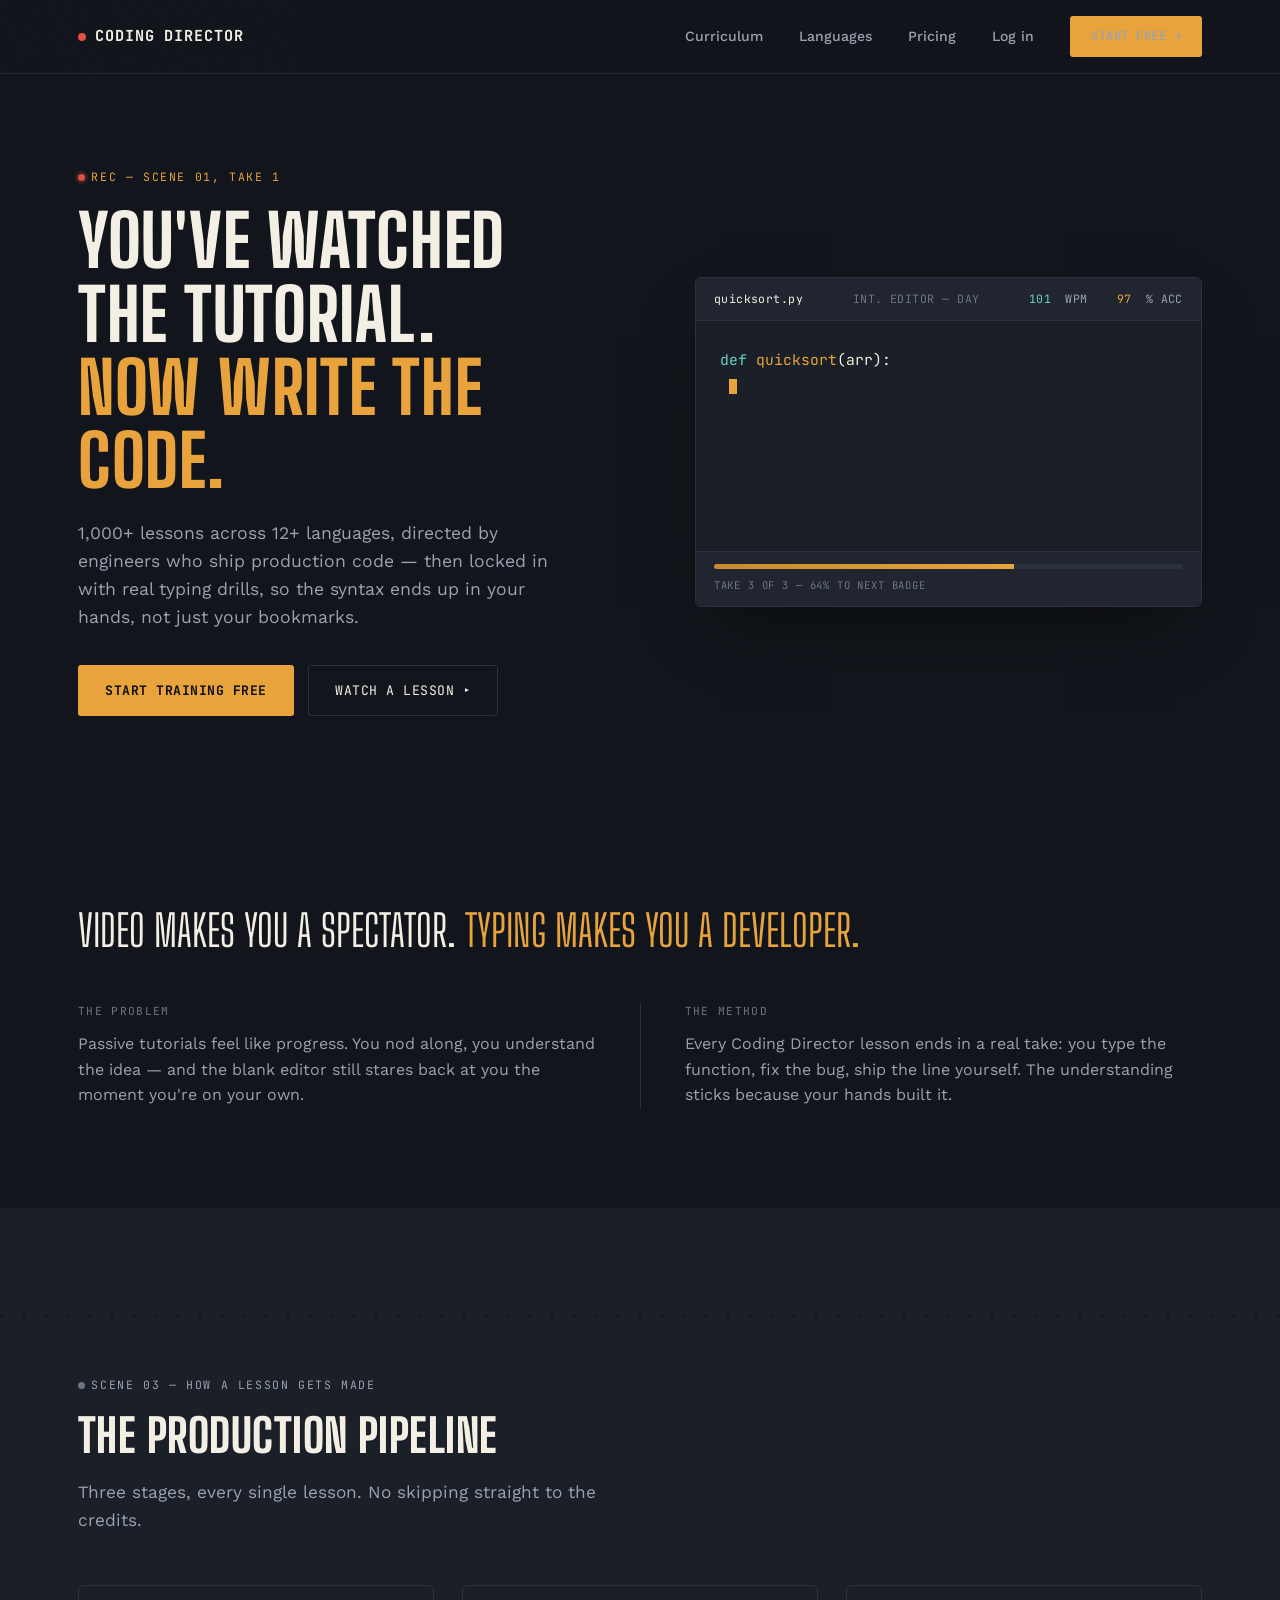
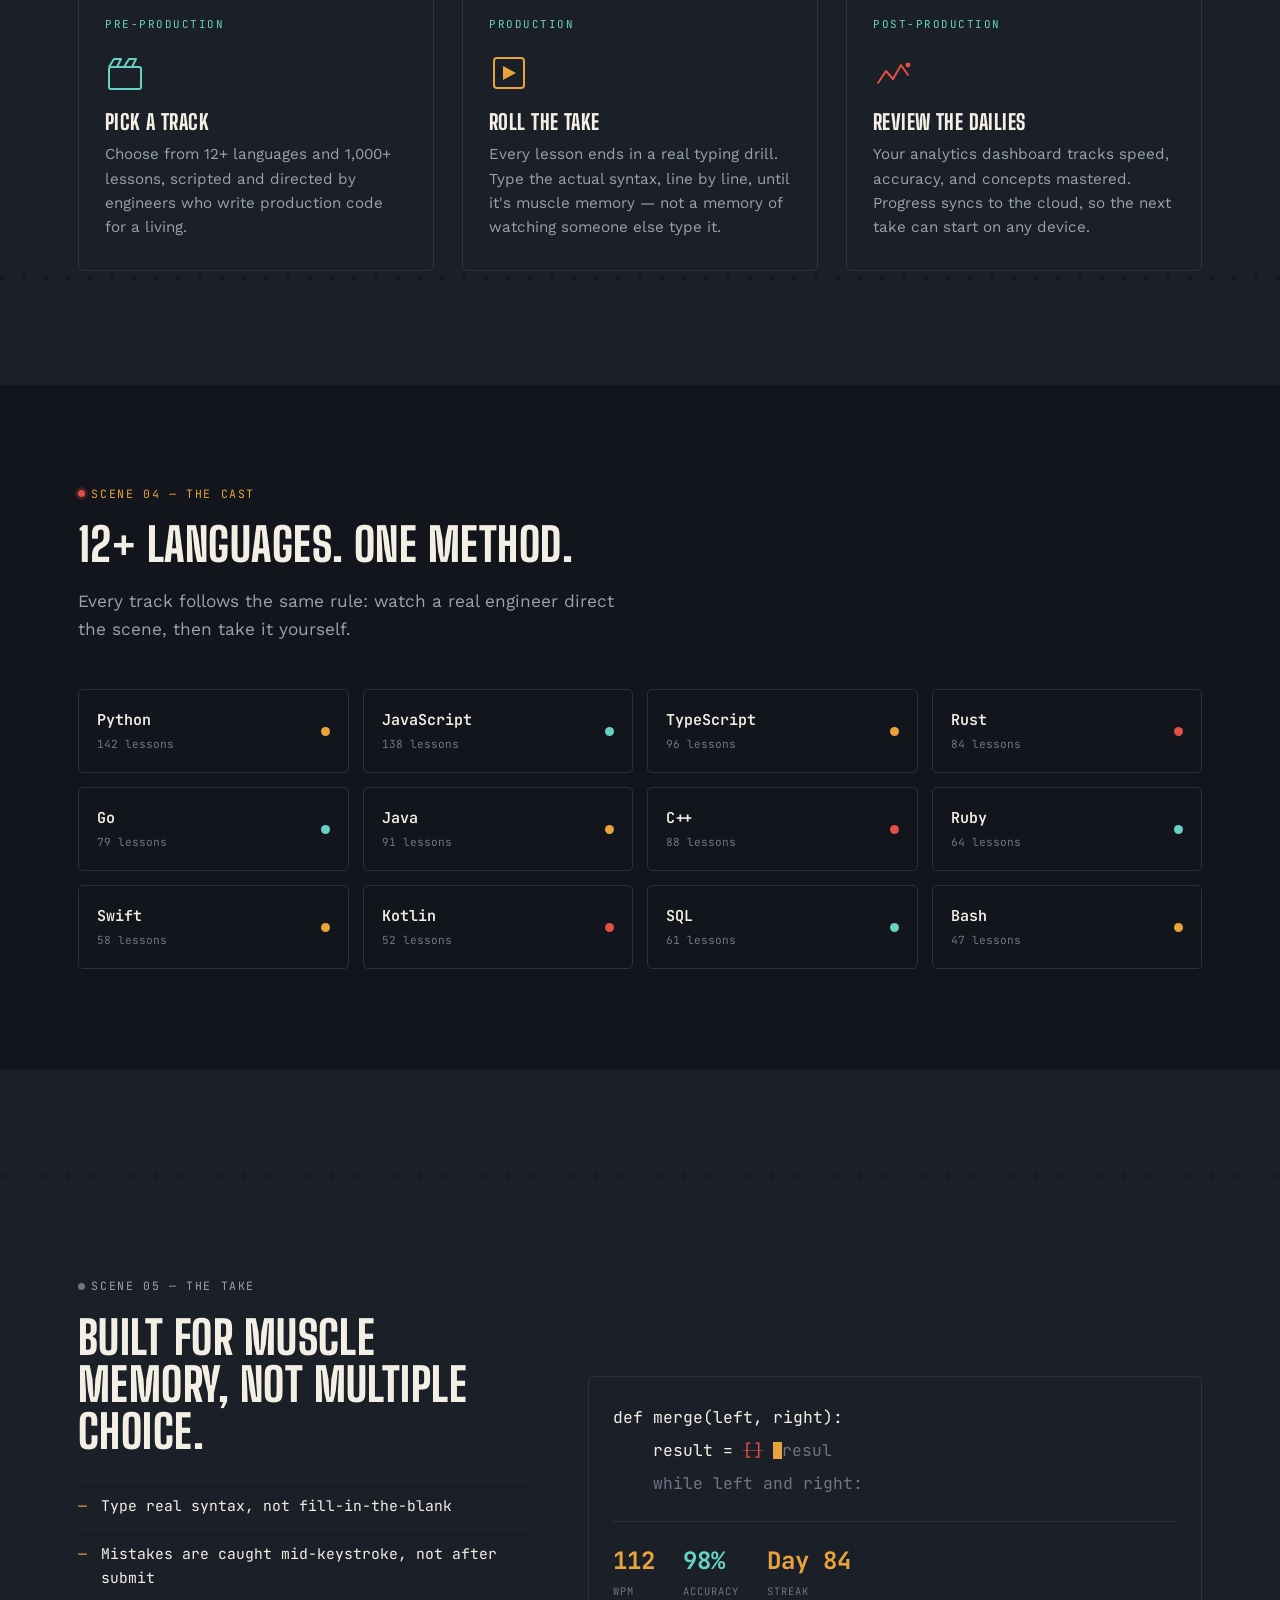
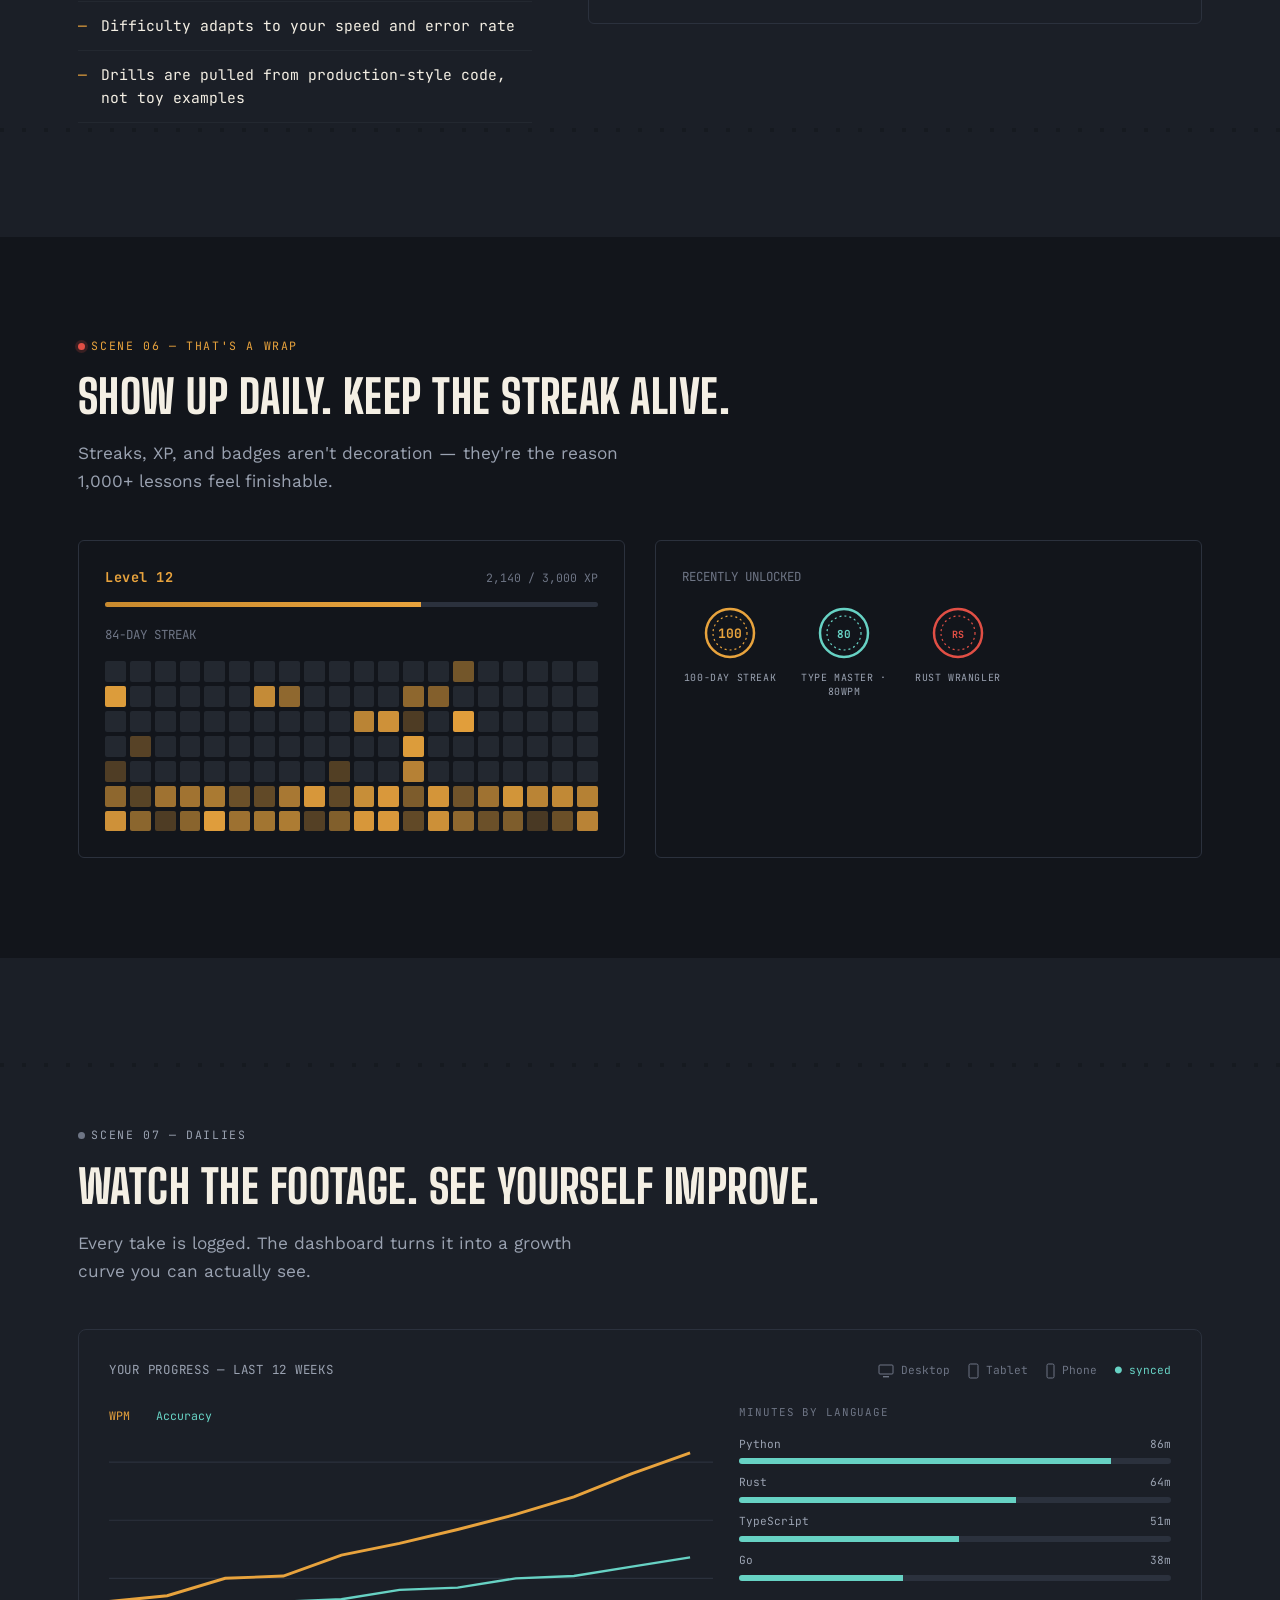
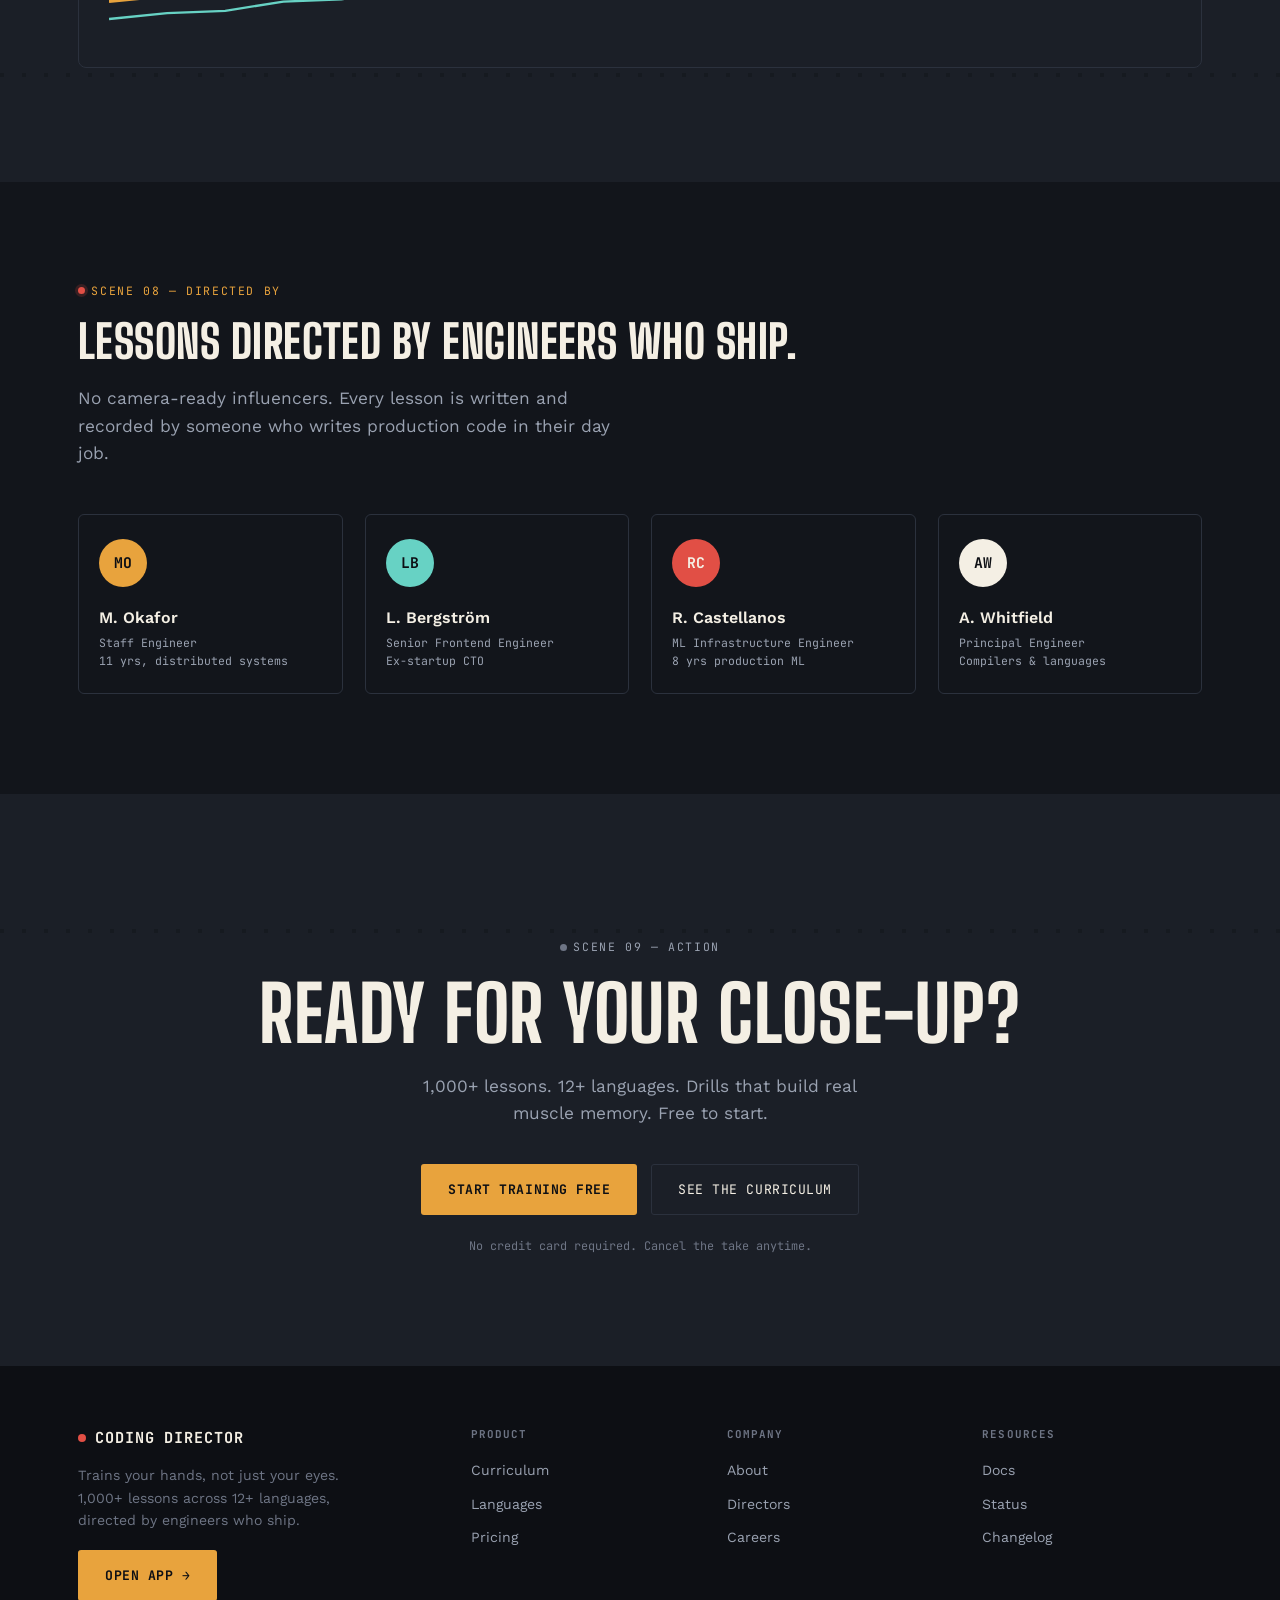
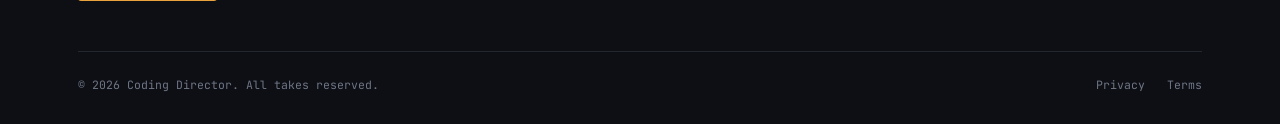
==== commit 6f0c8ede: "Apply cinema design theme across all pages + restructure routing" ====
--- a/index.html
+++ b/index.html
@@ -1,272 +1,10 @@
 <!DOCTYPE html>
-<html lang="en" data-theme="dark">
+<html lang="en">
 <head>
   <meta charset="UTF-8">
-  <meta name="viewport" content="width=device-width, initial-scale=1.0">
-  <title>Coding Director — Learn, Practice &amp; Type</title>
-  <meta name="description" content="Your personal coding learning director. Add lessons, practice code, and build your typing speed.">
-  <link rel="preconnect" href="https://fonts.googleapis.com">
-  <link rel="preconnect" href="https://fonts.gstatic.com" crossorigin>
-  <link href="https://fonts.googleapis.com/css2?family=Inter:wght@300;400;500;600;700;800;900&family=JetBrains+Mono:ital,wght@0,300;0,400;0,500;0,600;0,700;1,400&display=swap" rel="stylesheet">
-  <link rel="stylesheet" href="style.css">
-  <link rel="stylesheet" href="enhancements.css">
+  <meta http-equiv="refresh" content="0;url=coding-director.html">
+  <title>Coding Director</title>
+  <script>window.location.replace('coding-director.html');</script>
 </head>
-<body>
-
-  <!-- ===== LOADING SCREEN ===== -->
-  <div id="loading-screen" aria-hidden="true">
-    <video id="loading-video" autoplay muted playsinline>
-      <source src="InShot_20260617_132111460.mp4" type="video/mp4">
-    </video>
-    <div class="loading-progress">
-      <div class="loading-bar"></div>
-    </div>
-  </div>
-
-  <!-- ================================================================
-       AUTH OVERLAY — shown when user is not signed in
-       ================================================================ -->
-  <div id="auth-overlay" class="auth-overlay" role="dialog" aria-modal="true" aria-label="Sign in to Coding Director">
-
-    <!-- Animated background -->
-    <div class="auth-bg" aria-hidden="true">
-      <div class="auth-orb auth-orb-1"></div>
-      <div class="auth-orb auth-orb-2"></div>
-      <div class="auth-orb auth-orb-3"></div>
-    </div>
-
-    <!-- Sign-in card -->
-    <div class="auth-card">
-
-      <!-- Logo -->
-      <div class="auth-logo-wrap">
-        <video class="auth-logo-vid" autoplay loop muted playsinline aria-hidden="true">
-          <source src="InShot_20260617_132111460.mp4" type="video/mp4">
-        </video>
-      </div>
-
-      <h1 class="auth-title">Coding Director</h1>
-      <p class="auth-sub">Sign in to sync your progress across all your devices</p>
-
-      <!-- File:// protocol warning -->
-      <div id="auth-protocol-warn" class="auth-proto-warn" style="display:none">
-        <span>⚠</span>
-        <span>Open via <strong>localhost</strong> for Google sign-in.
-          Run: <code>npx http-server .</code> then open
-          <a href="http://localhost:8080" target="_blank">localhost:8080</a></span>
-      </div>
-
-      <!-- Google button -->
-      <button class="btn-google" id="btn-google">
-        <svg class="google-svg" viewBox="0 0 24 24" aria-hidden="true">
-          <path fill="#4285F4" d="M22.56 12.25c0-.78-.07-1.53-.2-2.25H12v4.26h5.92c-.26 1.37-1.04 2.53-2.21 3.31v2.77h3.57c2.08-1.92 3.28-4.74 3.28-8.09z"/>
-          <path fill="#34A853" d="M12 23c2.97 0 5.46-.98 7.28-2.66l-3.57-2.77c-.98.66-2.23 1.06-3.71 1.06-2.86 0-5.29-1.93-6.16-4.53H2.18v2.84C3.99 20.53 7.7 23 12 23z"/>
-          <path fill="#FBBC05" d="M5.84 14.09c-.22-.66-.35-1.36-.35-2.09s.13-1.43.35-2.09V7.07H2.18C1.43 8.55 1 10.22 1 12s.43 3.45 1.18 4.93l2.85-2.22.81-.62z"/>
-          <path fill="#EA4335" d="M12 5.38c1.62 0 3.06.56 4.21 1.64l3.15-3.15C17.45 2.09 14.97 1 12 1 7.7 1 3.99 3.47 2.18 7.07l3.66 2.84c.87-2.6 3.3-4.53 6.16-4.53z"/>
-        </svg>
-        Continue with Google
-      </button>
-
-      <!-- Divider -->
-      <div class="auth-divider"><span>or continue with email</span></div>
-
-      <!-- Email/Password form -->
-      <div class="auth-form">
-        <p class="auth-form-heading" id="auth-form-heading">Sign In</p>
-
-        <!-- Name (register only) -->
-        <div id="auth-name-wrap" style="display:none">
-          <input type="text" id="auth-name" class="auth-input" placeholder="Your name" autocomplete="name">
-        </div>
-
-        <input type="email"    id="auth-email" class="auth-input" placeholder="Email address"  autocomplete="email">
-        <input type="password" id="auth-pwd"   class="auth-input" placeholder="Password (min 6 chars)" autocomplete="current-password">
-
-        <!-- Error / success message -->
-        <div id="auth-msg" class="auth-msg"></div>
-
-        <button class="btn-auth-submit" id="btn-email-submit">Sign In</button>
-        <a href="#" class="auth-toggle-link" id="auth-toggle">Don't have an account? Register →</a>
-      </div>
-
-      <!-- Guest option -->
-      <div class="auth-guest-row">
-        <button class="btn-guest" id="btn-guest">⚡ Continue as Guest</button>
-        <span class="auth-guest-note">Progress saved locally only</span>
-      </div>
-
-    </div><!-- /auth-card -->
-  </div><!-- /auth-overlay -->
-
-  <!-- ================================================================
-       MAIN APP
-       ================================================================ -->
-  <div id="app">
-
-    <!-- ===== SIDEBAR ===== -->
-    <nav class="sidebar" id="sidebar">
-      <div class="sidebar-brand">
-        <!-- Logo: user's animation video, looping silently -->
-        <div class="brand-icon">
-          <video class="brand-logo-vid" autoplay loop muted playsinline>
-            <source src="InShot_20260617_132111460.mp4" type="video/mp4">
-          </video>
-        </div>
-        <div class="brand-text">
-          <span class="brand-name">Coding</span>
-          <span class="brand-sub">Director</span>
-        </div>
-      </div>
-
-      <ul class="nav-list" id="nav-list">
-        <li class="nav-item active" data-page="dashboard" id="nav-dashboard" onclick="navigate('dashboard')">
-          <span class="nav-icon">🏠</span>
-          <span class="nav-label">Dashboard</span>
-        </li>
-        <li class="nav-item" data-page="lessons" id="nav-lessons" onclick="navigate('lessons')">
-          <span class="nav-icon">📚</span>
-          <span class="nav-label">Lessons</span>
-        </li>
-        <li class="nav-item" data-page="drills" id="nav-drills" onclick="navigate('drills')">
-          <span class="nav-icon">⌨️</span>
-          <span class="nav-label">Typing Drills</span>
-        </li>
-        <li class="nav-item" data-page="settings" id="nav-settings" onclick="navigate('settings')">
-          <span class="nav-icon">⚙️</span>
-          <span class="nav-label">Settings</span>
-        </li>
-      </ul>
-
-      <div class="sidebar-footer">
-        <!-- Streak badge -->
-        <div class="streak-badge" id="streak-badge" title="Practice streak">
-          <span class="streak-fire">🔥</span>
-          <span id="streak-count">0</span>
-          <span class="streak-label">day streak</span>
-        </div>
-
-        <!-- User profile widget -->
-        <div class="sidebar-user-widget" id="sidebar-user-widget">
-          <div class="user-avatar-wrap" id="user-avatar-wrap" style="display:none" data-initial="U">
-            <img id="user-avatar-img" class="user-avatar-img" src="" alt="User avatar">
-          </div>
-          <div class="user-info-col">
-            <span class="user-display-name" id="user-display-name">Guest</span>
-            <span class="user-status" id="user-status-text">💾 Local mode</span>
-          </div>
-          <div class="user-widget-actions">
-            <div class="sync-dot" id="sync-dot" title="Sync status"></div>
-            <button class="user-sign-in-btn" id="sidebar-sign-in-btn" style="display:none" title="Sign in">
-              🔑 Sign&nbsp;in
-            </button>
-            <button class="user-sign-out-btn" id="sidebar-sign-out-btn" style="display:none" title="Sign out">
-              ↩
-            </button>
-          </div>
-        </div>
-        <!-- Cloud sync status toast -->
-        <div class="sidebar-sync-status" id="sidebar-sync-status"></div>
-      </div>
-    </nav>
-
-    <!-- ===== MAIN CONTENT ===== -->
-    <main class="main-content" id="main-content">
-      <div class="page"        id="page-dashboard"></div>
-      <div class="page hidden" id="page-lessons"></div>
-      <div class="page hidden" id="page-drills"></div>
-      <div class="page hidden" id="page-settings"></div>
-      <div class="page hidden" id="page-practice" style="padding:0; min-height:100vh;"></div>
-    </main>
-
-  </div>
-
-  <!-- ===== ADD / EDIT LESSON MODAL ===== -->
-  <div class="modal-overlay hidden" id="lesson-modal" onclick="modalBgClick(event, 'lesson-modal')">
-    <div class="modal" onclick="event.stopPropagation()">
-      <div class="modal-header">
-        <h2 id="modal-title">Add Lesson</h2>
-        <button class="modal-close" id="lesson-modal-close" onclick="closeModal()" title="Close">✕</button>
-      </div>
-      <div class="modal-body">
-        <input type="hidden" id="lesson-id">
-        <div class="form-group">
-          <label for="lesson-title">Lesson Title</label>
-          <input type="text" id="lesson-title" placeholder="e.g. Python List Comprehensions" autocomplete="off">
-        </div>
-        <div class="form-group">
-          <label for="lesson-language">Language</label>
-          <select id="lesson-language">
-            <option value="python">🐍 Python</option>
-            <option value="javascript">🟨 JavaScript</option>
-            <option value="typescript">🔷 TypeScript</option>
-            <option value="html">🌐 HTML</option>
-            <option value="css">🎨 CSS</option>
-            <option value="sql">🗄️ SQL</option>
-            <option value="bash">🖥️ Bash / Shell</option>
-            <option value="java">☕ Java</option>
-            <option value="cpp">⚙️ C++</option>
-            <option value="rust">🦀 Rust</option>
-            <option value="go">🐹 Go</option>
-            <option value="other">📄 Other</option>
-          </select>
-        </div>
-        <div class="form-group">
-          <label for="lesson-description">Description</label>
-          <textarea id="lesson-description" placeholder="What does this lesson cover?"></textarea>
-        </div>
-        <div class="form-group">
-          <label for="lesson-code">Code to Practice</label>
-          <textarea id="lesson-code" class="code-input" placeholder="Paste or type the code snippet here..." spellcheck="false" autocorrect="off" autocapitalize="off"></textarea>
-        </div>
-      </div>
-      <div class="modal-footer">
-        <button class="btn-secondary" id="lesson-cancel-btn" onclick="closeModal()">Cancel</button>
-        <button class="btn-primary" id="lesson-save-btn" onclick="saveLesson()">💾 Save Lesson</button>
-      </div>
-    </div>
-  </div>
-
-  <!-- ===== RESULTS MODAL ===== -->
-  <div class="modal-overlay hidden" id="results-modal">
-    <div class="modal results-modal" id="results-modal-content"></div>
-  </div>
-
-  <!-- ===== CONFIRM MODAL ===== -->
-  <div class="modal-overlay hidden" id="confirm-modal" onclick="modalBgClick(event, 'confirm-modal')">
-    <div class="modal" style="max-width:360px" onclick="event.stopPropagation()">
-      <div class="modal-header">
-        <h2 id="confirm-title">Confirm Delete</h2>
-        <button class="modal-close" id="confirm-close-btn" onclick="closeConfirm()">✕</button>
-      </div>
-      <div class="modal-body">
-        <p id="confirm-message" style="color:var(--text-secondary);font-size:14px;line-height:1.6;"></p>
-      </div>
-      <div class="modal-footer">
-        <button class="btn-secondary" id="confirm-cancel-btn" onclick="closeConfirm()">Cancel</button>
-        <button class="btn-danger"    id="confirm-ok-btn"     onclick="doConfirmAction()">Delete</button>
-      </div>
-    </div>
-  </div>
-
-  <!-- ================================================================
-       SCRIPTS — Firebase first, then config, then app, then db
-       ================================================================ -->
-  <!-- Firebase SDKs (compat v9 — works without ES modules) -->
-  <script src="https://www.gstatic.com/firebasejs/9.23.0/firebase-app-compat.js"></script>
-  <script src="https://www.gstatic.com/firebasejs/9.23.0/firebase-auth-compat.js"></script>
-  <script src="https://www.gstatic.com/firebasejs/9.23.0/firebase-firestore-compat.js"></script>
-
-  <!-- Your Firebase project credentials (edit this file to connect) -->
-  <script src="firebase-config.js"></script>
-
-  <!-- App core -->
-  <script src="app.js"></script>
-
-  <!-- Animations / widgets -->
-  <script src="enhancements.js"></script>
-
-  <!-- Auth + Database -->
-  <script src="db.js"></script>
-
-</body>
+<body></body>
 </html>
